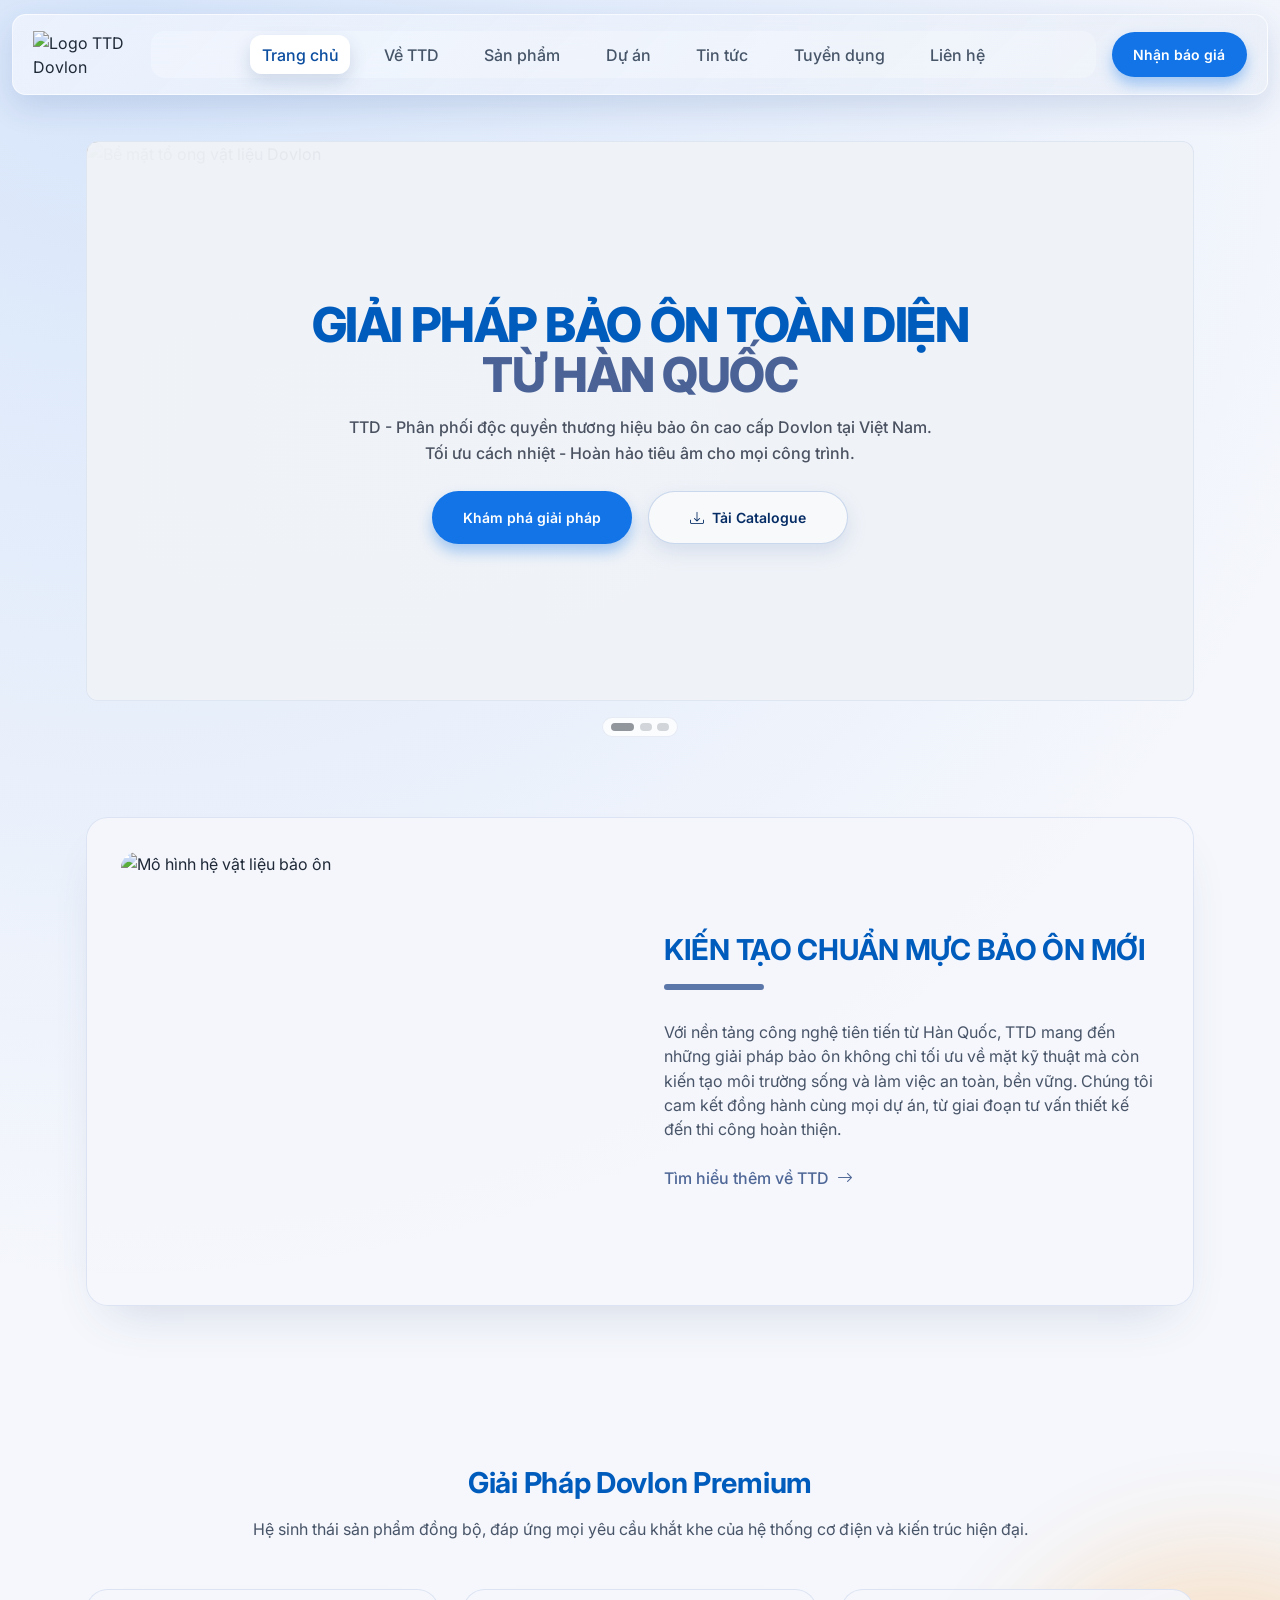
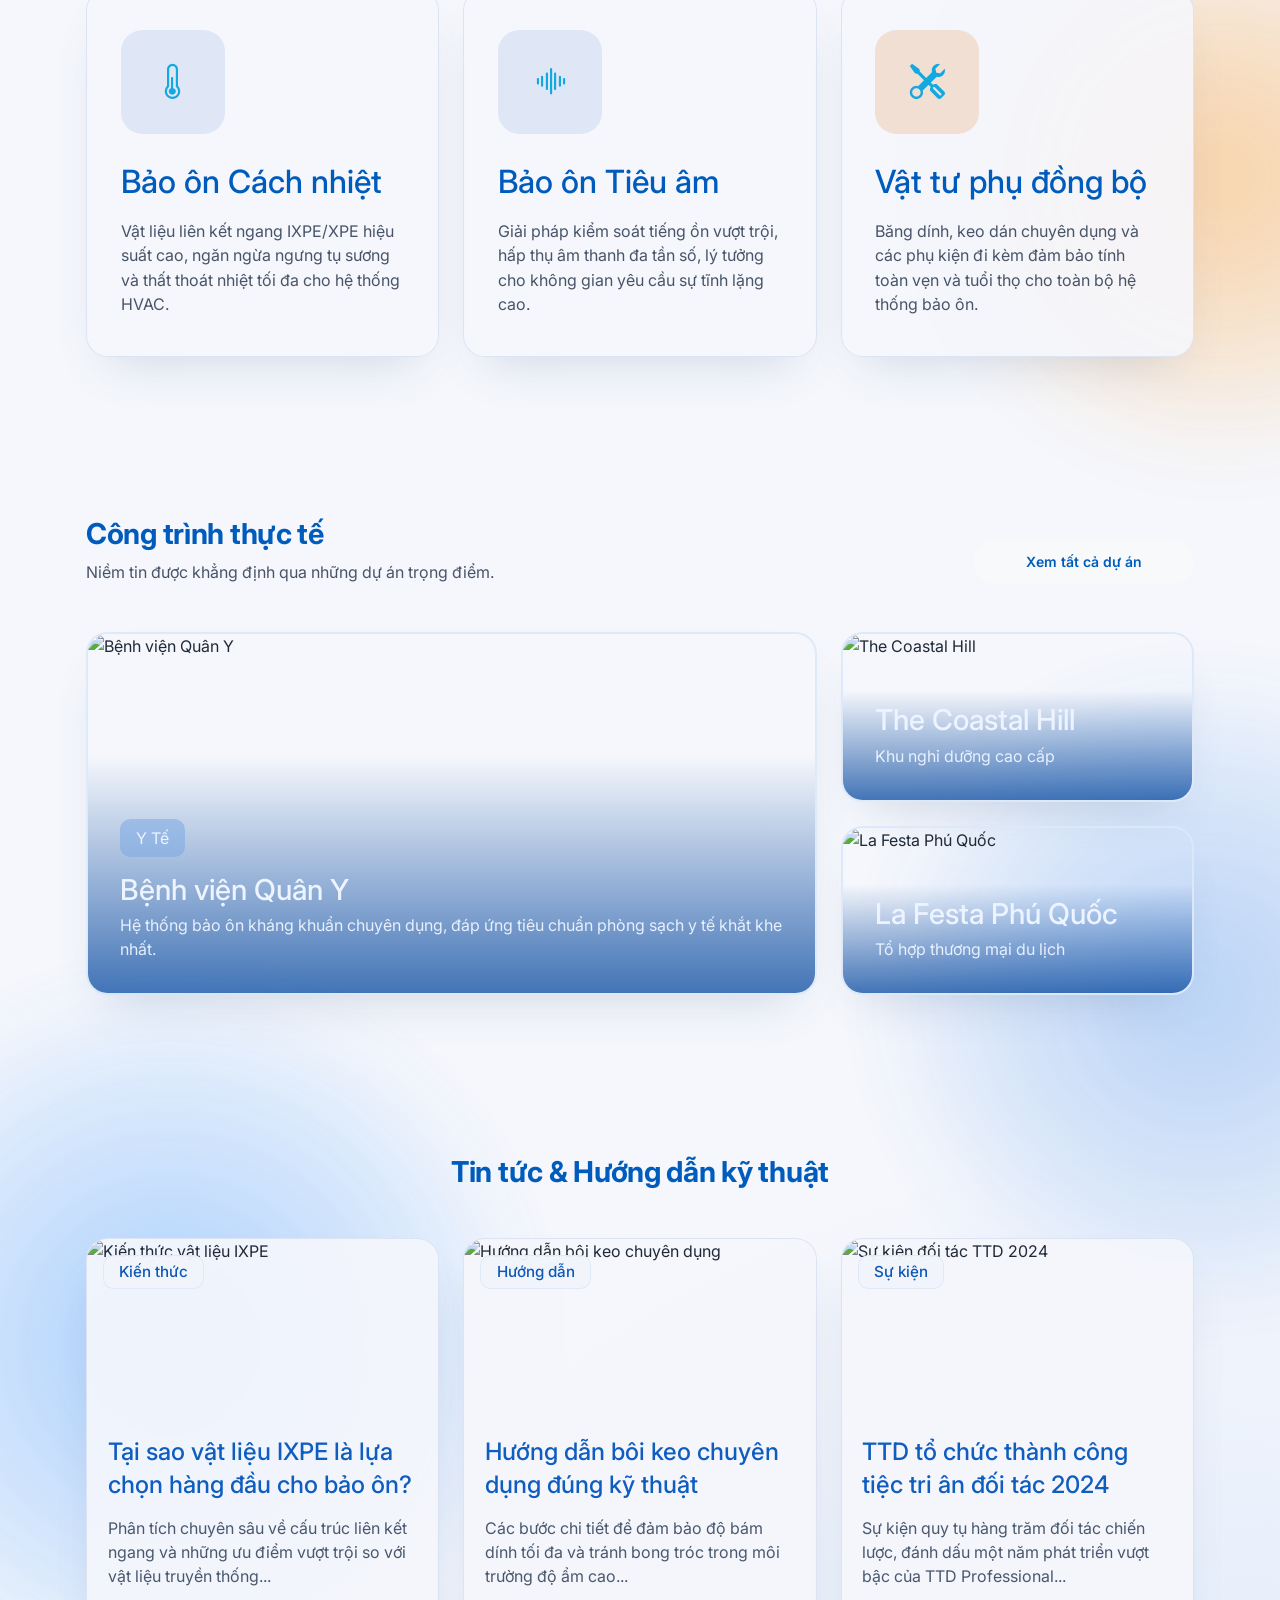
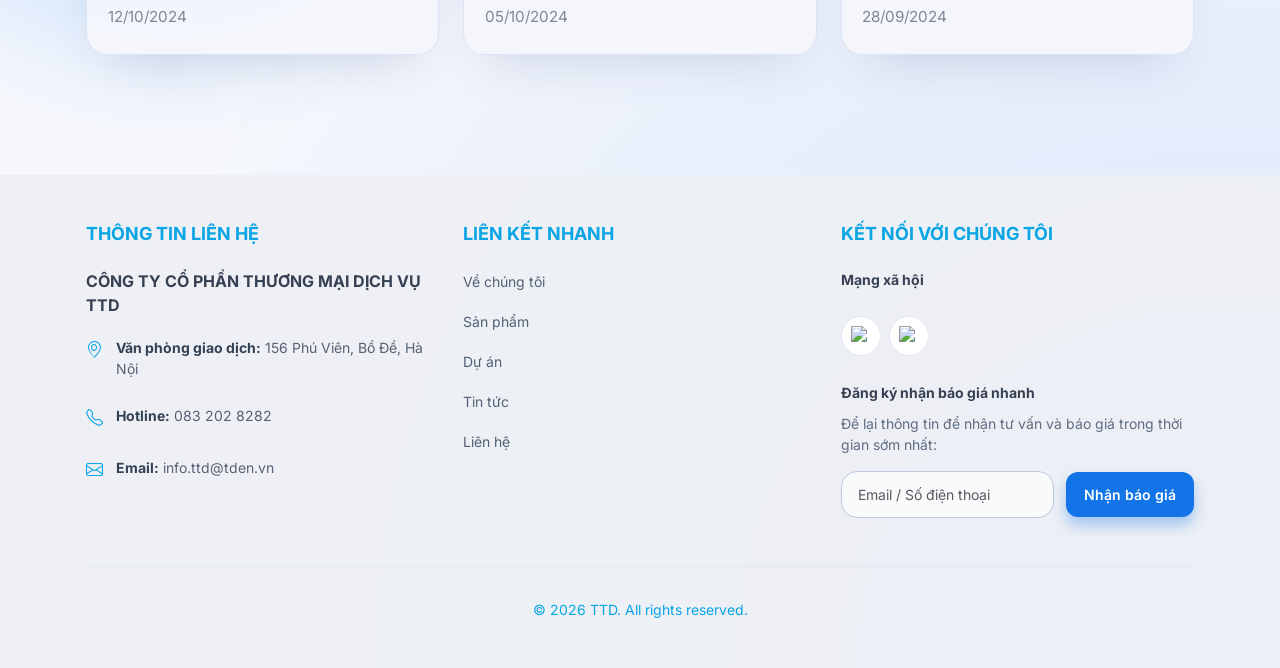
==== index.html @ f3946010 "Refine homepage sections and normalize Vietnamese text across subpages" ====
﻿<!doctype html>
<html lang="vi">
<head>
  <meta charset="utf-8">
  <meta name="viewport" content="width=device-width, initial-scale=1">
  <title>TTD - Giải pháp bảo ôn toàn diện từ Hàn Quốc</title>
  <meta name="description" content="TTD cung cấp hệ thống vật liệu bảo ôn, cách nhiệt và tiêu âm chuẩn Hàn Quốc cho công trình dân dụng và công nghiệp.">
  <link rel="preconnect" href="https://fonts.googleapis.com">
  <link rel="preconnect" href="https://fonts.gstatic.com" crossorigin>
  <link href="https://fonts.googleapis.com/css2?family=Inter:wght@400;500;600;700;800&display=swap" rel="stylesheet">
  <link href="https://cdn.jsdelivr.net/npm/bootstrap@5.3.7/dist/css/bootstrap.min.css" rel="stylesheet">
  <link href="https://cdn.jsdelivr.net/npm/bootstrap-icons@1.11.3/font/bootstrap-icons.min.css" rel="stylesheet">
  <link rel="stylesheet" href="assets/css/styles.css">
  <link rel="stylesheet" href="assets/css/home-bootstrap.css">
</head>
<body class="home-page">
  <header class="topbar">
    <div class="container nav-wrap">
      <a class="brand" href="index.html" aria-label="TTD Home">
        <img class="logo-mark" src="assets/img/logo-ttd.svg" alt="Logo TTD Dovlon">
      </a>
      <button class="menu-toggle" aria-label="Mở menu">Menu</button>
      <nav class="menu">
        <a class="active" href="index.html">Trang chủ</a>
        <a href="about.html">Về TTD</a>
        <a href="products.html">Sản phẩm</a>
        <a href="projects.html">Dự án</a>
        <a href="news.html">Tin tức</a>
        <a href="careers.html">Tuyển dụng</a>
        <a href="contact.html">Liên hệ</a>
      </nav>
      <a class="btn btn-primary" href="contact.html">Nhận báo giá</a>
    </div>
  </header>

  <main class="overflow-hidden">
    <section class="hero-section pt-5 pt-lg-6 pb-0">
      <div class="container-xl px-4 px-lg-3">
        <div class="hero-slider-shell" data-hero-slider>
          <div class="hero-slides">
            <article class="hero-slide is-active" data-hero-slide>
              <img src="https://www.figma.com/api/mcp/asset/4db23e1a-a9b9-47e6-80bc-61db65f1caf4" alt="Bề mặt tổ ong vật liệu Dovlon" class="hero-panel-image">
              <div class="hero-panel-overlay" aria-hidden="true"></div>
              <div class="hero-copy">
                <h1 class="hero-title mb-3">GIẢI PHÁP BẢO ÔN TOÀN DIỆN<br><span>TỪ HÀN QUỐC</span></h1>
                <p class="hero-sub mb-4">TTD - Phân phối độc quyền thương hiệu bảo ôn cao cấp Dovlon tại Việt Nam.<br>Tối ưu cách nhiệt - Hoàn hảo tiêu âm cho mọi công trình.</p>
                <div class="d-flex flex-wrap gap-3 justify-content-center">
                  <a class="btn btn-primary btn-lg rounded-pill px-4" href="products.html">Khám phá giải pháp</a>
                  <a class="btn btn-light btn-lg rounded-pill px-4 text-primary-emphasis" href="https://drive.google.com/file/d/1ZRMlscwYEfazf8zU2liiJ7pVpVnIpPYZ/view?usp=drive_link" target="_blank" rel="noopener"><i class="bi bi-download me-2"></i>Tải Catalogue</a>
                </div>
              </div>
            </article>
            <article class="hero-slide" data-hero-slide>
              <img src="https://www.figma.com/api/mcp/asset/4db23e1a-a9b9-47e6-80bc-61db65f1caf4" alt="Bề mặt tổ ong vật liệu Dovlon" class="hero-panel-image">
              <div class="hero-panel-overlay" aria-hidden="true"></div>
              <div class="hero-copy">
                <h1 class="hero-title mb-3">GIẢI PHÁP CÁCH NHIỆT<br><span>HIỆU SUẤT VƯỢT TRỘI</span></h1>
                <p class="hero-sub mb-4">Giải pháp Dovlon giúp hạn chế thất thoát năng lượng, tối ưu vận hành cho công trình công nghiệp và dân dụng.</p>
                <div class="d-flex flex-wrap gap-3 justify-content-center">
                  <a class="btn btn-primary btn-lg rounded-pill px-4" href="products.html">Xem sản phẩm</a>
                  <a class="btn btn-light btn-lg rounded-pill px-4 text-primary-emphasis" href="contact.html">Nhận tư vấn</a>
                </div>
              </div>
            </article>
            <article class="hero-slide" data-hero-slide>
              <img src="https://www.figma.com/api/mcp/asset/4db23e1a-a9b9-47e6-80bc-61db65f1caf4" alt="Bề mặt tổ ong vật liệu Dovlon" class="hero-panel-image">
              <div class="hero-panel-overlay" aria-hidden="true"></div>
              <div class="hero-copy">
                <h1 class="hero-title mb-3">GIẢI PHÁP TIÊU ÂM<br><span>CHUẨN CÔNG TRÌNH MỚI</span></h1>
                <p class="hero-sub mb-4">Từ phòng kỹ thuật đến không gian thương mại, TTD mang đến hệ vật liệu tiêu âm đồng bộ và bền vững.</p>
                <div class="d-flex flex-wrap gap-3 justify-content-center">
                  <a class="btn btn-primary btn-lg rounded-pill px-4" href="projects.html">Xem dự án</a>
                  <a class="btn btn-light btn-lg rounded-pill px-4 text-primary-emphasis" href="contact.html">Liên hệ ngay</a>
                </div>
              </div>
            </article>
          </div>
          <div class="hero-slider-dots" role="tablist" aria-label="Hero slides">
            <button type="button" class="hero-dot is-active" data-hero-dot aria-current="true" aria-label="Slide 1"></button>
            <button type="button" class="hero-dot" data-hero-dot aria-current="false" aria-label="Slide 2"></button>
            <button type="button" class="hero-dot" data-hero-dot aria-current="false" aria-label="Slide 3"></button>
          </div>
        </div>
      </div>
    </section>

    <section class="py-5 py-lg-6">
      <div class="container-xl px-4 px-lg-3">
        <article class="intro-card glass-solid">
          <div class="row g-4 g-lg-5 align-items-center">
            <div class="col-lg-6">
              <img src="https://www.figma.com/api/mcp/asset/1a63c082-2b15-49f8-abb1-9903d7b274f0" class="w-100 intro-visual" alt="Mô hình hệ vật liệu bảo ôn">
            </div>
            <div class="col-lg-6">
              <h2 class="section-title mb-3">KIẾN TẠO CHUẨN MỰC BẢO ÔN MỚI</h2>
              <span class="section-line mb-4"></span>
              <p class="section-body mb-4">Với nền tảng công nghệ tiên tiến từ Hàn Quốc, TTD mang đến những giải pháp bảo ôn không chỉ tối ưu về mặt kỹ thuật mà còn kiến tạo môi trường sống và làm việc an toàn, bền vững. Chúng tôi cam kết đồng hành cùng mọi dự án, từ giai đoạn tư vấn thiết kế đến thi công hoàn thiện.</p>
              <a class="section-link" href="about.html">Tìm hiểu thêm về TTD <i class="bi bi-arrow-right ms-1"></i></a>
            </div>
          </div>
        </article>
      </div>
    </section>

    <section class="py-5 py-lg-6 section-solutions position-relative">
      <span class="hero-glow hero-glow-orange" aria-hidden="true"></span>
      <div class="container-xl px-4 px-lg-3 position-relative">
        <header class="text-center mx-auto section-header mb-4 mb-lg-5">
          <h2 class="section-title mb-3">Giải Pháp Dovlon Premium</h2>
          <p class="section-body">Hệ sinh thái sản phẩm đồng bộ, đáp ứng mọi yêu cầu khắt khe của hệ thống cơ điện và kiến trúc hiện đại.</p>
        </header>
        <div class="row g-4">
          <div class="col-lg-4">
            <article class="solution-card glass-solid h-100">
              <span class="solution-icon icon-cool"><i class="bi bi-thermometer-half"></i></span>
              <h3>Bảo ôn Cách nhiệt</h3>
              <p>Vật liệu liên kết ngang IXPE/XPE hiệu suất cao, ngăn ngừa ngưng tụ sương và thất thoát nhiệt tối đa cho hệ thống HVAC.</p>
            </article>
          </div>
          <div class="col-lg-4">
            <article class="solution-card glass-solid h-100">
              <span class="solution-icon icon-sound"><i class="bi bi-soundwave"></i></span>
              <h3>Bảo ôn Tiêu âm</h3>
              <p>Giải pháp kiểm soát tiếng ồn vượt trội, hấp thụ âm thanh đa tần số, lý tưởng cho không gian yêu cầu sự tĩnh lặng cao.</p>
            </article>
          </div>
          <div class="col-lg-4">
            <article class="solution-card glass-solid h-100">
              <span class="solution-icon icon-tool"><i class="bi bi-tools"></i></span>
              <h3>Vật tư phụ đồng bộ</h3>
              <p>Băng dính, keo dán chuyên dụng và các phụ kiện đi kèm đảm bảo tính toàn vẹn và tuổi thọ cho toàn bộ hệ thống bảo ôn.</p>
            </article>
          </div>
        </div>
      </div>
    </section>

    <section class="py-5 py-lg-6 section-projects position-relative">
      <span class="hero-glow hero-glow-right" aria-hidden="true"></span>
      <div class="container-xl px-4 px-lg-3 position-relative">
        <div class="d-flex flex-wrap gap-3 justify-content-between align-items-end mb-4 mb-lg-5">
          <div>
            <h2 class="section-title mb-2">Công trình thực tế</h2>
            <p class="section-body mb-0">Niềm tin được khẳng định qua những dự án trọng điểm.</p>
          </div>
          <a href="projects.html" class="btn btn-light rounded-pill px-4 project-btn">Xem tất cả dự án</a>
        </div>

        <div class="row g-3 g-lg-4">
          <div class="col-lg-8">
            <article class="project-card project-card-lg">
              <img src="https://www.figma.com/api/mcp/asset/927b0bcc-60c6-4df0-abfb-96e4633c7fb8" alt="Bệnh viện Quân Y" class="w-100 h-100 object-fit-cover">
              <div class="project-overlay">
                <span class="project-chip">Y Tế</span>
                <h3>Bệnh viện Quân Y</h3>
                <p>Hệ thống bảo ôn kháng khuẩn chuyên dụng, đáp ứng tiêu chuẩn phòng sạch y tế khắt khe nhất.</p>
              </div>
            </article>
          </div>
          <div class="col-lg-4 d-flex flex-column gap-3 gap-lg-4">
            <article class="project-card project-card-sm flex-grow-1">
              <img src="https://www.figma.com/api/mcp/asset/ed3c2ebf-514a-4aba-a925-657114d9132e" alt="The Coastal Hill" class="w-100 h-100 object-fit-cover">
              <div class="project-overlay">
                <h3>The Coastal Hill</h3>
                <p>Khu nghỉ dưỡng cao cấp</p>
              </div>
            </article>
            <article class="project-card project-card-sm flex-grow-1">
              <img src="https://www.figma.com/api/mcp/asset/74480e6c-b079-48e3-ba5e-ff98db2c9ef7" alt="La Festa Phú Quốc" class="w-100 h-100 object-fit-cover">
              <div class="project-overlay">
                <h3>La Festa Phú Quốc</h3>
                <p>Tổ hợp thương mại du lịch</p>
              </div>
            </article>
          </div>
        </div>
      </div>
    </section>

    <section class="py-5 py-lg-6 section-home-news position-relative">
      <span class="hero-glow hero-glow-left" aria-hidden="true"></span>
      <div class="container-xl px-4 px-lg-3 position-relative">
        <header class="text-center mx-auto section-header mb-4 mb-lg-5">
          <h2 class="section-title mb-0">Tin tức &amp; Hướng dẫn kỹ thuật</h2>
        </header>
        <div class="row g-4">
          <div class="col-lg-4">
            <article class="home-news-card glass-solid has-hover-glow h-100">
              <a class="home-news-media" href="news-detail.html">
                <img src="https://images.unsplash.com/photo-1636969354411-cb27090f4e77?auto=format&fit=crop&w=1080&q=80" alt="Kiến thức vật liệu IXPE">
                <span class="home-news-chip">Kiến thức</span>
              </a>
              <div class="home-news-body">
                <h3><a href="news-detail.html">Tại sao vật liệu IXPE là lựa chọn hàng đầu cho bảo ôn?</a></h3>
                <p>Phân tích chuyên sâu về cấu trúc liên kết ngang và những ưu điểm vượt trội so với vật liệu truyền thống...</p>
                <time datetime="2024-10-12">12/10/2024</time>
              </div>
            </article>
          </div>
          <div class="col-lg-4">
            <article class="home-news-card glass-solid has-hover-glow h-100">
              <a class="home-news-media" href="news-detail.html">
                <img src="https://images.unsplash.com/photo-1518770660439-4636190af475?auto=format&fit=crop&w=1080&q=80" alt="Hướng dẫn bôi keo chuyên dụng">
                <span class="home-news-chip">Hướng dẫn</span>
              </a>
              <div class="home-news-body">
                <h3><a href="news-detail.html">Hướng dẫn bôi keo chuyên dụng đúng kỹ thuật</a></h3>
                <p>Các bước chi tiết để đảm bảo độ bám dính tối đa và tránh bong tróc trong môi trường độ ẩm cao...</p>
                <time datetime="2024-10-05">05/10/2024</time>
              </div>
            </article>
          </div>
          <div class="col-lg-4">
            <article class="home-news-card glass-solid has-hover-glow h-100">
              <a class="home-news-media" href="news-detail.html">
                <img src="https://images.unsplash.com/photo-1497366216548-37526070297c?auto=format&fit=crop&w=1080&q=80" alt="Sự kiện đối tác TTD 2024">
                <span class="home-news-chip">Sự kiện</span>
              </a>
              <div class="home-news-body">
                <h3><a href="news-detail.html">TTD tổ chức thành công tiệc tri ân đối tác 2024</a></h3>
                <p>Sự kiện quy tụ hàng trăm đối tác chiến lược, đánh dấu một năm phát triển vượt bậc của TTD Professional...</p>
                <time datetime="2024-09-28">28/09/2024</time>
              </div>
            </article>
          </div>
        </div>
      </div>
    </section>
  </main>

  <footer class="site-footer py-5">
    <div class="container-xl px-4 px-lg-3">
      <div class="row gy-4 gy-lg-0">
        <div class="col-lg-4">
          <h4>THÔNG TIN LIÊN HỆ</h4>
          <p class="company">CÔNG TY CỔ PHẦN THƯƠNG MẠI DỊCH VỤ TTD</p>
          <ul class="contact-list list-unstyled mb-0">
            <li><i class="bi bi-geo-alt"></i><span><strong>Văn phòng giao dịch:</strong> 156 Phú Viên, Bồ Đề, Hà Nội</span></li>
            <li><i class="bi bi-telephone"></i><span><strong>Hotline:</strong> 083 202 8282</span></li>
            <li><i class="bi bi-envelope"></i><span><strong>Email:</strong> info.ttd@tden.vn</span></li>
          </ul>
        </div>
        <div class="col-lg-4">
          <h4>LIÊN KẾT NHANH</h4>
          <ul class="quick-links list-unstyled mb-0">
            <li><a href="about.html">Về chúng tôi</a></li>
            <li><a href="products.html">Sản phẩm</a></li>
            <li><a href="projects.html">Dự án</a></li>
            <li><a href="news.html">Tin tức</a></li>
            <li><a href="contact.html">Liên hệ</a></li>
          </ul>
        </div>
        <div class="col-lg-4">
          <h4>KẾT NỐI VỚI CHÚNG TÔI</h4>
          <p class="social-title">Mạng xã hội</p>
          <div class="social-links">
            <a class="social-chip" href="https://www.facebook.com/ttddovlon" target="_blank" rel="noopener" aria-label="Facebook">
              <img src="assets/img/facebook_icon.svg" alt="Facebook">
            </a>
            <a class="social-chip" href="#" aria-label="TikTok">
              <img src="assets/img/TikTok_Icon_Black_Circle.svg" alt="TikTok">
            </a>
          </div>
          <p class="subscribe-title">Đăng ký nhận báo giá nhanh</p>
          <p class="subscribe-copy">Để lại thông tin để nhận tư vấn và báo giá trong thời gian sớm nhất:</p>
          <form class="quick-quote" action="#" method="post">
            <label for="quickQuote" class="visually-hidden">Email hoặc số điện thoại</label>
            <input id="quickQuote" type="text" class="form-control" placeholder="Email / Số điện thoại">
            <button class="btn btn-primary" type="submit">Nhận báo giá</button>
          </form>
        </div>
      </div>
      <p class="copyright mb-0">© 2026 TTD. All rights reserved.</p>
    </div>
  </footer>

  <script src="assets/js/main.js"></script>
  <script src="https://cdn.jsdelivr.net/npm/bootstrap@5.3.7/dist/js/bootstrap.bundle.min.js"></script>
</body>
</html>
---- assets/css/styles.css ----
﻿:root {
  --bg-main: #f9f9ff;
  --bg-soft: #f1f3fe;
  --bg-deep: #ebedf8;
  --text: #181c23;
  --muted: #414754;
  --primary: #005cbc;
  --primary-2: #1274e7;
  --line: rgba(255, 255, 255, 0.5);
  --line-2: rgba(0, 92, 188, 0.14);
  --glass: rgba(255, 255, 255, 0.6);
  --glass-strong: rgba(255, 255, 255, 0.75);
  --radius-xl: 24px;
  --radius-lg: 12px;
  --radius-md: 8px;
  --shadow-lg: 0 30px 60px -15px rgba(95, 119, 166, 0.18);
  --shadow-md: 0 20px 30px -14px rgba(95, 119, 166, 0.16);
  --shadow-sm: 0 8px 20px -12px rgba(95, 119, 166, 0.16);
  --shadow-card-unified: 0 24px 48px -24px rgba(73, 98, 140, 0.24);
}

* {
  box-sizing: border-box;
}

html {
  scroll-behavior: smooth;
}

body {
  margin: 0;
  font-family: "Inter", "Be Vietnam Pro", "Segoe UI", Arial, sans-serif;
  color: var(--text);
  line-height: 1.5;
  background:
    radial-gradient(900px 420px at 14% -12%, rgba(149, 189, 255, 0.2), transparent 72%),
    radial-gradient(900px 420px at 96% -6%, rgba(153, 214, 252, 0.2), transparent 70%),
    linear-gradient(180deg, var(--bg-main) 0%, #ffffff 100%);
}

a {
  color: inherit;
  text-decoration: none;
}

img {
  max-width: 100%;
  display: block;
}

.container {
  max-width: 1280px;
  margin: 0 auto;
  padding: 0 32px;
}

.topbar {
  position: sticky;
  top: 14px;
  z-index: 120;
  background: transparent;
  padding: 0 12px 12px;
}

.nav-wrap {
  position: relative;
  min-height: 81px;
  display: grid;
  grid-template-columns: auto 1fr auto;
  align-items: center;
  gap: 1rem;
  padding: 10px 20px;
  border-radius: 14px;
  border: 1px solid rgba(255, 255, 255, 0.62);
  background: linear-gradient(135deg, rgba(246, 249, 255, 0.64), rgba(230, 236, 246, 0.58));
  backdrop-filter: blur(18px);
  -webkit-backdrop-filter: blur(18px);
  box-shadow: 0 12px 30px rgba(41, 86, 153, 0.16);
  transition: box-shadow 0.28s ease, background-color 0.28s ease, transform 0.28s ease;
}

.topbar.is-scrolled .nav-wrap {
  box-shadow: 0 16px 38px rgba(23, 62, 121, 0.22);
  background: linear-gradient(135deg, rgba(250, 252, 255, 0.72), rgba(236, 242, 251, 0.68));
  transform: translateY(-2px);
}

.nav-wrap:hover {
  background: linear-gradient(135deg, rgba(252, 254, 255, 0.56), rgba(238, 244, 252, 0.52));
  backdrop-filter: blur(22px);
  -webkit-backdrop-filter: blur(22px);
}

.brand {
  display: inline-flex;
  align-items: center;
  gap: 0.7rem;
}

.logo-mark {
  width: 102px;
  height: auto;
}

.brand-copy {
  display: grid;
  gap: 2px;
}

.brand-copy strong {
  font-size: 0.94rem;
  color: #25364d;
  letter-spacing: 0.03em;
  text-transform: uppercase;
}

.brand-copy small {
  font-size: 0.68rem;
  font-weight: 600;
  color: #53657d;
}

.menu {
  position: relative;
  isolation: isolate;
  display: flex;
  align-items: center;
  gap: 1.4rem;
  justify-content: center;
  justify-self: center;
  width: 100%;
  padding: 4px 6px;
  border-radius: 14px;
  border: 0;
  background: rgba(255, 255, 255, 0.24);
}

.menu-indicator {
  position: absolute;
  top: 4px;
  left: 0;
  width: 0;
  height: calc(100% - 8px);
  border-radius: 12px;
  background: rgba(255, 255, 255, 0.96);
  box-shadow: 0 8px 18px rgba(29, 68, 126, 0.16);
  pointer-events: none;
  z-index: 0;
  opacity: 0;
  transform: translateX(0);
  transition: transform 0.28s cubic-bezier(0.22, 1, 0.36, 1), width 0.28s cubic-bezier(0.22, 1, 0.36, 1), opacity 0.2s ease;
}

.menu.menu-indicator-enabled .menu-indicator {
  opacity: 1;
}

.menu.menu-indicator-enabled {
  border: 0;
  background: transparent;
}

.menu a {
  position: relative;
  z-index: 1;
  font-size: 1rem;
  font-weight: 500;
  color: #475569;
  padding: 0.48rem 0.72rem;
  border-radius: 10px;
  border-bottom: 0;
  transition: color 0.28s ease, background-color 0.28s ease;
}

.menu a::after {
  content: none;
}

.menu a:hover,
.menu a.active,
.menu a.is-current {
  color: #0b4d9f;
  background: rgba(255, 255, 255, 0.95);
  border-radius: 12px;
  box-shadow: 0 8px 18px rgba(29, 68, 126, 0.16);
}

.menu a:hover::after,
.menu a.active::after,
.menu a.is-current::after {
  transform: none;
}

.menu.menu-indicator-enabled a:hover,
.menu.menu-indicator-enabled a.active,
.menu.menu-indicator-enabled a.is-current {
  background: transparent;
  box-shadow: none;
}

.menu-toggle {
  display: none;
  border: 0;
  border-radius: 10px;
  padding: 0.54rem 0.72rem;
  background: var(--glass-strong);
  color: #20426c;
  font-weight: 700;
}

.nav-wrap > .btn {
  justify-self: end;
}

.btn {
  display: inline-flex;
  align-items: center;
  justify-content: center;
  border: 0;
  border-radius: 9999px;
  font-size: 14px;
  font-weight: 600;
  padding: 0.74rem 1.35rem;
  transition: 0.24s ease;
}

.btn-primary {
  color: #fff;
  background: var(--primary-2);
  box-shadow: 0 8px 14px rgba(18, 116, 231, 0.34);
}

.btn-primary:hover,
.btn-primary:focus-visible {
  transform: translateY(-1px);
  box-shadow: 0 12px 18px rgba(18, 116, 231, 0.38);
}

.btn-outline {
  color: #222e40;
  background: transparent;
  border: 1px solid rgba(114, 119, 133, 0.7);
}

main section {
  padding: 60px 0;
}

.section-soft {
  background: var(--bg-soft);
}

.section-deep {
  background: var(--bg-deep);
}

.glass {
  background: var(--glass);
  border: 1px solid var(--line);
  backdrop-filter: blur(7.5px);
  -webkit-backdrop-filter: blur(7.5px);
  box-shadow: var(--shadow-lg);
}

.section-title {
  margin: 0;
  font-size: clamp(28px, 3.4vw, 42px);
  line-height: 1.2;
  letter-spacing: -0.02em;
}

.section-kicker {
  margin: 0 0 12px;
  color: var(--primary);
  font-size: 14px;
  font-weight: 700;
  letter-spacing: 0.32em;
  text-transform: uppercase;
}

.section-sub {
  margin: 14px 0 0;
  color: var(--muted);
  font-size: 18px;
  line-height: 1.6;
}

.hero-banner {
  position: relative;
  min-height: 700px;
  border-radius: 0;
  overflow: hidden;
  margin: 0 -32px;
}

.hero-banner img {
  width: 100%;
  height: 100%;
  min-height: 700px;
  object-fit: cover;
}

.hero-overlay {
  position: absolute;
  inset: 0;
  background:
    linear-gradient(93deg, rgba(15, 31, 52, 0.55) 0%, rgba(15, 31, 52, 0.22) 40%, rgba(15, 31, 52, 0.06) 70%),
    radial-gradient(700px 300px at 18% 26%, rgba(255, 255, 255, 0.14), transparent 70%);
}

.hero-content {
  position: absolute;
  top: 160px;
  left: 40px;
  width: min(768px, calc(100% - 80px));
  z-index: 2;
}

.hero-content h1 {
  margin: 0;
  font-size: clamp(44px, 7vw, 74px);
  line-height: 1.04;
  letter-spacing: -0.04em;
  text-transform: uppercase;
  color: #fff;
}

.hero-content h1 strong {
  color: #2080ed;
}

.hero-content p {
  margin: 24px 0 0;
  max-width: 540px;
  color: rgba(245, 249, 255, 0.94);
  font-size: 18px;
  line-height: 1.62;
}

.hero-catalogue {
  margin-top: 34px;
  color: rgba(255, 255, 255, 0.86);
  font-size: 11px;
  letter-spacing: 0.18em;
  text-transform: uppercase;
  display: inline-flex;
  gap: 14px;
  align-items: center;
}

.hero-catalogue::after {
  content: "";
  width: 86px;
  height: 1px;
  background: rgba(255, 255, 255, 0.45);
}

.split {
  display: grid;
  grid-template-columns: repeat(2, minmax(0, 1fr));
}

.split-700 {
  min-height: 700px;
}

.split-image {
  position: relative;
  overflow: hidden;
}

.split-image img {
  width: 100%;
  height: 100%;
  min-height: 700px;
  object-fit: cover;
}

.split-text {
  display: flex;
  flex-direction: column;
  justify-content: center;
  padding: 96px;
  background: var(--glass);
  border-left: 1px solid var(--line-2);
  backdrop-filter: blur(18px);
  -webkit-backdrop-filter: blur(18px);
}

.split-text h2,
.split-text h3 {
  margin: 0;
  font-size: clamp(34px, 4vw, 48px);
  line-height: 1.15;
  letter-spacing: -0.02em;
}

.split-text p {
  margin: 18px 0 0;
  color: var(--muted);
  font-size: 18px;
  line-height: 1.62;
}

.meta-lines {
  margin-top: 26px;
  border-top: 1px solid rgba(0, 0, 0, 0.08);
}

.meta-row {
  display: flex;
  justify-content: space-between;
  align-items: baseline;
  gap: 1rem;
  padding: 20px 0;
  border-bottom: 1px solid rgba(0, 0, 0, 0.08);
}

.meta-row span:first-child {
  color: rgba(24, 28, 35, 0.42);
  font-size: 12px;
  letter-spacing: 0.2em;
  text-transform: uppercase;
  font-weight: 700;
}

.meta-row span:last-child {
  color: var(--text);
  font-size: 22px;
  font-weight: 600;
}

.tag-list {
  margin-top: 18px;
  display: flex;
  flex-wrap: wrap;
  gap: 8px;
}

.tag {
  display: inline-flex;
  align-items: center;
  justify-content: center;
  border: 1px solid rgba(0, 92, 188, 0.3);
  color: var(--primary);
  font-size: 10px;
  letter-spacing: 0.1em;
  text-transform: uppercase;
  font-weight: 800;
  padding: 6px 14px;
  background: rgba(0, 92, 188, 0.05);
}

.grid-3,
.grid-4,
.grid-2 {
  display: grid;
  gap: 24px;
}

.grid-2 {
  grid-template-columns: repeat(2, minmax(0, 1fr));
}

.grid-3 {
  grid-template-columns: repeat(3, minmax(0, 1fr));
}

.grid-4 {
  grid-template-columns: repeat(4, minmax(0, 1fr));
}

.card {
  background: var(--glass);
  border: 1px solid var(--line);
  border-radius: 12px;
  box-shadow: var(--shadow-md);
  backdrop-filter: blur(7.5px);
  -webkit-backdrop-filter: blur(7.5px);
  padding: 24px;
}

.card,
.mini-card,
.cert-item,
.leader-card,
.job-card,
.cv-panel,
.news-item {
  background-color: rgba(245, 247, 252, 0.9);
}

.has-hover-glow {
  position: relative;
  overflow: hidden;
  isolation: isolate;
  --hover-x: 50%;
  --hover-y: 50%;
}

.has-hover-glow::before {
  content: "";
  position: absolute;
  inset: -28%;
  pointer-events: none;
  z-index: 0;
  opacity: 0;
  filter: blur(26px);
  transition: opacity 0.26s ease;
  background: radial-gradient(
    circle at var(--hover-x) var(--hover-y),
    rgba(255, 255, 255, 0.72) 0%,
    rgba(189, 217, 255, 0.34) 22%,
    rgba(141, 186, 255, 0.2) 40%,
    rgba(141, 186, 255, 0) 62%
  );
}

.has-hover-glow:hover::before,
.has-hover-glow.is-hovering::before {
  opacity: 1;
}

.has-hover-glow > * {
  position: relative;
  z-index: 1;
}

.card h3,
.card h4 {
  margin: 0;
  line-height: 1.35;
}

.card p {
  margin: 12px 0 0;
  color: var(--muted);
}

.center-card {
  text-align: center;
}

.center-card .icon-dot {
  width: 64px;
  height: 64px;
  border-radius: 9999px;
  margin: 0 auto 12px;
  background: rgba(177, 201, 253, 0.5);
  display: grid;
  place-items: center;
  color: var(--primary);
  font-size: 20px;
}

.feature-card {
  padding: 0;
  overflow: hidden;
}

.feature-card img {
  width: 100%;
  height: 320px;
  object-fit: cover;
}

.feature-card .content {
  padding: 24px;
}

.list-check {
  list-style: none;
  margin: 18px 0 0;
  padding: 0;
  display: grid;
  gap: 14px;
}

.list-check li {
  position: relative;
  padding-left: 30px;
  color: var(--muted);
}

.list-check li::before {
  content: "✓";
  position: absolute;
  left: 0;
  top: 0;
  color: #1274e7;
  font-weight: 800;
}

.jobs {
  display: grid;
  gap: 12px;
}

.job-card {
  background: var(--glass);
  border: 1px solid var(--line);
  border-radius: 8px;
  padding: 25px;
  box-shadow: var(--shadow-md);
}

.job-title-row {
  display: flex;
  align-items: center;
  justify-content: space-between;
  gap: 12px;
}

.job-hot {
  border-radius: 9999px;
  padding: 4px 12px;
  background: rgba(198, 84, 1, 0.1);
  color: #c65401;
  font-size: 12px;
  font-weight: 600;
}

.job-meta {
  margin-top: 10px;
  color: var(--muted);
  font-size: 16px;
  display: flex;
  flex-wrap: wrap;
  gap: 16px;
}

.job-meta span {
  display: inline-flex;
  align-items: center;
  gap: 6px;
}

.job-card .btn-outline {
  margin-top: 16px;
  width: 100%;
}

.cv-panel {
  border-radius: 12px;
  background: var(--glass);
  border: 1px solid var(--line);
  box-shadow: var(--shadow-lg);
  padding: 49px;
}

.cv-panel h3 {
  margin: 0;
  font-size: 34px;
  line-height: 1.12;
}

.cv-panel p {
  margin: 8px 0 0;
  color: var(--muted);
}

.form-grid-2 {
  margin-top: 20px;
  display: grid;
  grid-template-columns: repeat(2, minmax(0, 1fr));
  gap: 12px;
}

.form-group {
  display: grid;
  gap: 4px;
}

.form-group label {
  color: var(--text);
  font-size: 14px;
  font-weight: 500;
  letter-spacing: 0.02em;
}

.form-group input,
.form-group select,
.form-group textarea {
  width: 100%;
  border: 1px solid #c1c6d6;
  border-radius: 6px;
  background: #fff;
  padding: 11px 13px;
  font: inherit;
  color: #303d50;
}

.form-group textarea {
  resize: vertical;
  min-height: 120px;
}

.upload-box {
  margin-top: 12px;
  border: 2px dashed #c1c6d6;
  border-radius: 6px;
  background: #fff;
  padding: 26px;
  text-align: center;
  color: #64748b;
}

.upload-box strong {
  color: var(--primary);
}

.form-submit {
  margin-top: 16px;
  display: flex;
  justify-content: flex-end;
}

.footer {
  padding: 64px 0 32px;
  background: rgba(255, 255, 255, 0.4);
  backdrop-filter: blur(20px);
  -webkit-backdrop-filter: blur(20px);
}

.footer-grid {
  display: grid;
  grid-template-columns: repeat(3, minmax(0, 1fr));
  gap: 48px;
}

.footer h4 {
  margin: 0 0 12px;
  color: #00adef;
  font-size: 18px;
  letter-spacing: 0.04em;
  text-transform: uppercase;
}

.footer p,
.footer li,
.footer a {
  margin: 0;
  color: #475569;
  font-size: 14px;
  line-height: 1.6;
}

.footer ul {
  margin: 0;
  padding-left: 18px;
  display: grid;
  gap: 6px;
}

.contact-list {
  list-style: none;
  margin: 0;
  padding: 0;
  display: grid;
  gap: 10px;
}

.contact-list li {
  display: flex;
  gap: 8px;
  align-items: flex-start;
}

.contact-list .icon {
  width: 16px;
  text-align: center;
  line-height: 1.6;
  color: #00adef;
}

.social-chip {
  margin-top: 10px;
  display: inline-flex;
  align-items: center;
  justify-content: center;
  width: 40px;
  height: 40px;
  border-radius: 9999px;
  background: #fff;
  border: 1px solid #e2e8f0;
}

.social-links {
  margin-top: 10px;
  display: inline-flex;
  align-items: center;
  gap: 8px;
}

.social-links .social-chip {
  margin-top: 0;
}

.social-chip img {
  width: 20px;
  height: 20px;
  object-fit: contain;
}

.quick-quote {
  margin-top: 14px;
  display: flex;
  gap: 12px;
  flex-wrap: nowrap;
  align-items: center;
}

.quick-quote input {
  flex: 1 1 auto;
  min-width: 0;
  border: 1px solid #cbd5e1;
  border-radius: 12px;
  background: rgba(255, 255, 255, 0.7);
  padding: 12px 16px;
  color: #334155;
}

.quick-quote .btn {
  border-radius: 12px;
  flex: 0 0 auto;
  white-space: nowrap;
  min-width: fit-content;
  padding-inline: 18px;
}

.site-footer {
  background: rgba(238, 240, 245, 0.92);
  margin-top: 2.5rem;
}

.site-footer h4 {
  color: #09a5e4;
  font-size: 1.125rem;
  margin-bottom: 1.55rem;
  font-weight: 700;
}

.site-footer .company {
  font-size: 1rem;
  color: #354052;
  font-weight: 700;
  margin-bottom: 1.2rem;
}

.site-footer .contact-list li {
  display: flex;
  align-items: flex-start;
  gap: 0.8rem;
  margin-bottom: 1rem;
  color: #566175;
  font-size: 0.875rem;
}

.site-footer .contact-list i {
  color: #0ea5e9;
  font-size: 1.2em;
  margin-top: 0.08rem;
}

.site-footer .contact-list strong {
  color: #334155;
}

.quick-links li {
  margin-bottom: 1rem;
}

.quick-links a {
  color: #526075;
  font-size: 0.875rem;
  text-decoration: none;
}

.quick-links a:hover {
  color: var(--primary);
}

.social-title,
.subscribe-title {
  color: #354052;
  font-size: 0.875rem;
  font-weight: 700;
}

.subscribe-title {
  margin-bottom: 0.6rem;
  margin-top: 1rem;
}

.subscribe-copy {
  color: #5f6d83;
  font-size: 0.875rem;
}

.site-footer hr {
  margin: 3rem 0 2rem;
  border-color: #cfd8e8;
}

.copyright {
  margin-top: 48px;
  padding-top: 32px;
  border-top: 1px solid #e2e8f0;
  text-align: center;
  color: #00adef;
  font-size: 14px;
}

.floating-actions {
  position: fixed;
  right: 16px;
  bottom: 16px;
  z-index: 260;
  display: flex;
  flex-direction: column;
  gap: 10px;
  align-items: flex-end;
}

.floating-btn {
  border: 0;
  width: 50px;
  height: 50px;
  border-radius: 14px;
  display: inline-flex;
  align-items: center;
  justify-content: center;
  text-decoration: none;
  cursor: pointer;
  background: rgba(255, 255, 255, 0.88);
  color: #114c9d;
  border: 1px solid rgba(255, 255, 255, 0.72);
  box-shadow: 0 10px 24px rgba(19, 58, 119, 0.2);
  backdrop-filter: blur(10px);
  -webkit-backdrop-filter: blur(10px);
  transition: transform 0.2s ease, box-shadow 0.2s ease;
}

.floating-btn:hover {
  transform: translateY(-2px);
  box-shadow: 0 14px 28px rgba(19, 58, 119, 0.24);
}

.floating-btn-top {
  font-size: 1.1rem;
}

.floating-btn-quote {
  display: none;
  width: auto;
  height: auto;
  min-height: 44px;
  padding: 0.58rem 0.9rem;
  border-radius: 12px;
  font-size: 13px;
  font-weight: 700;
  background: linear-gradient(135deg, #1475eb, #0063d8);
  color: #fff;
  border-color: rgba(255, 255, 255, 0.26);
}

.image-cover {
  width: 100%;
  height: 100%;
  object-fit: cover;
}

.about-intro {
  background: linear-gradient(180deg, #f1f3fe 0%, #f9f9ff 100%);
  text-align: center;
  padding: 128px 0 96px;
}

.about-intro .section-sub {
  max-width: 760px;
  margin: 22px auto 0;
}

.mini-card {
  background: var(--glass);
  border: 1px solid var(--line);
  border-radius: 12px;
  padding: 33px;
  box-shadow: var(--shadow-md);
  text-align: center;
}

.mini-card p {
  margin: 12px 0 0;
  color: var(--muted);
}

.cert-grid {
  display: grid;
  grid-template-columns: repeat(4, minmax(0, 1fr));
  gap: 32px;
}

.cert-item {
  background: var(--glass);
  border: 1px solid var(--line);
  border-radius: 12px;
  padding: 25px;
  box-shadow: var(--shadow-md);
}

.cert-item img {
  width: 100%;
  height: 350px;
  object-fit: cover;
}

.cert-item p {
  margin: 12px 0 0;
  font-size: 14px;
}

.leader-grid {
  display: grid;
  grid-template-columns: repeat(4, minmax(0, 1fr));
  gap: 32px;
}

.leader-card {
  background: var(--glass);
  border: 1px solid var(--line);
  border-radius: 12px;
  overflow: hidden;
  box-shadow: var(--shadow-lg);
}

.leader-card img {
  width: 100%;
  height: 320px;
  object-fit: cover;
}

.leader-card .meta {
  padding: 24px;
  text-align: center;
}

.leader-card .meta h4 {
  margin: 0;
  font-size: 20px;
}

.leader-card .meta p {
  margin: 3px 0 0;
  color: var(--primary);
  font-size: 14px;
}

.news-list {
  display: grid;
  gap: 16px;
}

.news-item {
  background: var(--glass);
  border: 1px solid var(--line);
  border-radius: 12px;
  box-shadow: var(--shadow-md);
  padding: 24px;
}

.news-item h3 {
  margin: 12px 0 0;
}

.news-item time {
  color: var(--primary);
  font-size: 14px;
  font-weight: 600;
}

.news-page .news-main {
  padding-top: 18px;
}

.news-hero-inner {
  max-width: 760px;
}

.news-hero-inner h1 {
  margin: 0;
  font-size: clamp(34px, 4.2vw, 46px);
  font-weight: 800;
  letter-spacing: -0.03em;
  color: #181c23;
}

.news-hero-inner p {
  margin: 12px auto 0;
  max-width: 640px;
  font-size: 18px;
  line-height: 1.65;
  color: #414754;
}

.news-shell {
  padding: 22px;
  border-radius: 18px;
  background: rgba(241, 243, 251, 0.88);
  border: 1px solid rgba(255, 255, 255, 0.55);
}

.news-section-title {
  font-size: clamp(24px, 2.6vw, 32px);
  font-weight: 700;
  letter-spacing: -0.02em;
  color: #181c23;
}

.news-section-link {
  color: #0ea5e9;
  font-size: 14px;
  font-weight: 600;
}

.news-feature-card {
  overflow: hidden;
  border-radius: 12px;
  background: rgba(245, 247, 252, 0.9);
  box-shadow: 0 24px 50px -28px rgba(90, 114, 156, 0.42);
}

.news-feature-media {
  position: relative;
  display: block;
}

.news-feature-media img {
  width: 100%;
  aspect-ratio: 16 / 9;
  object-fit: cover;
}

.news-badge {
  position: absolute;
  top: 14px;
  left: 14px;
  display: inline-flex;
  align-items: center;
  justify-content: center;
  border-radius: 999px;
  padding: 3px 10px;
  font-size: 10px;
  font-weight: 700;
  letter-spacing: 0.09em;
  text-transform: uppercase;
  color: #fff;
  background: linear-gradient(135deg, #15a7ef, #0d8fdb);
}

.news-feature-body {
  padding: 24px;
}

.news-date {
  font-size: 13px;
  color: #727785;
}

.news-feature-body h3 {
  margin: 0;
  font-size: clamp(22px, 2.5vw, 30px);
  font-weight: 700;
  line-height: 1.25;
  letter-spacing: -0.02em;
}

.news-feature-body h3 a {
  color: #181c23;
}

.news-feature-body p {
  margin-top: 10px;
  color: #414754;
  line-height: 1.7;
}

.news-readmore {
  margin-top: 14px;
  display: inline-flex;
  align-items: center;
  gap: 8px;
  color: #0ea5e9;
  font-size: 14px;
  font-weight: 600;
}

.news-related-item {
  display: flex;
  gap: 12px;
  align-items: center;
  padding: 12px;
  margin-bottom: 12px;
  border-radius: 12px;
  border: 1px solid rgba(255, 255, 255, 0.52);
  background: rgba(245, 247, 252, 0.9);
  box-shadow: 0 10px 24px -20px rgba(52, 74, 108, 0.5);
}

.news-related-item img {
  width: 112px;
  height: 72px;
  border-radius: 8px;
  object-fit: cover;
  flex-shrink: 0;
}

.news-related-item small {
  color: #727785;
  font-size: 10px;
  text-transform: uppercase;
  letter-spacing: 0.08em;
  font-weight: 700;
}

.news-related-item h3 {
  margin: 4px 0 0;
  font-size: 15px;
  line-height: 1.42;
  color: #1f2937;
}

.news-related-item p {
  margin: 4px 0 0;
  font-size: 12px;
  color: #727785;
}

.news-mini-subscribe {
  padding: 18px;
  border-radius: 12px;
  border: 1px solid rgba(255, 255, 255, 0.55);
  background: rgba(245, 247, 252, 0.9);
}

.news-mini-subscribe h3 {
  margin: 0;
  font-size: 20px;
  font-weight: 700;
  color: #181c23;
}

.news-mini-subscribe p {
  margin: 8px 0 0;
  font-size: 14px;
  line-height: 1.6;
  color: #414754;
}

.news-mini-subscribe small {
  display: block;
  margin-top: 10px;
  color: #727785;
  font-size: 11px;
}

.news-inline-form {
  display: flex;
  gap: 10px;
  margin-top: 12px;
}

.news-inline-form input {
  flex: 1;
  min-width: 0;
  border-radius: 8px;
  border: 1px solid #c1c6d6;
  padding: 10px 12px;
  background: rgba(255, 255, 255, 0.65);
  color: #1f2937;
}

.news-inline-form .btn {
  border-radius: 8px;
  padding-inline: 20px;
}

.news-arrow-controls {
  display: inline-flex;
  gap: 8px;
}

.news-arrow-controls button {
  width: 40px;
  height: 40px;
  border-radius: 999px;
  border: 1px solid #c1c6d6;
  color: #4b5563;
  background: rgba(255, 255, 255, 0.86);
}

.news-guide-card {
  height: 100%;
  border-radius: 12px;
  border: 1px solid rgba(255, 255, 255, 0.5);
  background: rgba(245, 247, 252, 0.9);
  box-shadow: 0 22px 45px -24px rgba(95, 119, 166, 0.25);
  padding: 25px;
  display: flex;
  flex-direction: column;
}

.news-guide-icon {
  width: 48px;
  height: 48px;
  border-radius: 8px;
  display: inline-flex;
  align-items: center;
  justify-content: center;
  color: #0ea5e9;
  background: #f0f9ff;
  font-size: 18px;
}

.news-guide-card h3 {
  margin: 16px 0 0;
  font-size: 24px;
  line-height: 1.28;
  font-weight: 700;
  letter-spacing: -0.015em;
  color: #181c23;
}

.news-guide-card p {
  margin: 10px 0 0;
  color: #414754;
  line-height: 1.6;
}

.news-guide-meta {
  margin-top: auto;
  padding-top: 14px;
  border-top: 1px solid rgba(193, 198, 214, 0.45);
  display: flex;
  align-items: center;
  justify-content: space-between;
  gap: 12px;
}

.news-guide-meta span {
  display: inline-flex;
  align-items: center;
  gap: 6px;
  color: #727785;
  font-size: 12px;
}

.news-guide-meta a {
  font-size: 14px;
  color: #0ea5e9;
  font-weight: 600;
}

.news-newsletter {
  position: relative;
  padding: 38px;
  border-radius: 12px;
  background: rgba(245, 247, 252, 0.9);
  border: 1px solid rgba(255, 255, 255, 0.56);
  overflow: hidden;
}

.news-newsletter::before {
  content: "";
  position: absolute;
  inset: 0;
  pointer-events: none;
  opacity: 0.12;
  background: radial-gradient(circle at 100% 0%, #38bdf8 0%, transparent 48%);
}

.news-newsletter h3 {
  margin: 0;
  font-size: clamp(28px, 3.2vw, 36px);
  line-height: 1.2;
  letter-spacing: -0.02em;
  color: #181c23;
}

.news-newsletter p {
  margin: 10px 0 0;
  color: #414754;
}

.news-inline-form-wide {
  margin-top: 0;
}

.news-newsletter small {
  display: block;
  margin-top: 9px;
  color: #727785;
  font-size: 12px;
}

.news-breadcrumb {
  display: flex;
  gap: 10px;
  align-items: center;
  font-size: 13px;
  color: #667085;
}

.news-breadcrumb a {
  color: #4b5563;
}

.news-breadcrumb i {
  font-size: 10px;
}

.news-detail-hero {
  padding: 28px;
  border-radius: 14px;
  border: 1px solid rgba(255, 255, 255, 0.58);
  background: rgba(245, 247, 252, 0.9);
}

.news-detail-hero h1 {
  margin: 0;
  font-size: clamp(30px, 3.6vw, 44px);
  line-height: 1.15;
  font-weight: 800;
  letter-spacing: -0.028em;
}

.news-detail-hero p {
  margin-top: 10px;
  color: #414754;
  line-height: 1.7;
}

.news-detail-card {
  border-radius: 14px;
  border: 1px solid rgba(255, 255, 255, 0.58);
  background: rgba(245, 247, 252, 0.9);
  overflow: hidden;
}

.news-detail-cover {
  width: 100%;
  aspect-ratio: 16 / 9;
  object-fit: cover;
}

.news-detail-content {
  padding: 28px;
}

.news-detail-content h2 {
  margin: 22px 0 0;
  font-size: clamp(24px, 3vw, 32px);
  line-height: 1.25;
  letter-spacing: -0.02em;
}

.news-detail-content p {
  margin: 14px 0 0;
  color: #414754;
  line-height: 1.75;
}

.news-detail-content ul {
  margin: 12px 0 0;
  color: #414754;
  padding-left: 1.15rem;
  display: grid;
  gap: 8px;
}

.news-detail-content blockquote {
  margin: 20px 0 0;
  padding: 18px 18px 18px 20px;
  border-left: 4px solid #0ea5e9;
  border-radius: 0 10px 10px 0;
  background: rgba(14, 165, 233, 0.08);
  color: #1f2937;
}

.news-detail-download {
  margin-top: 22px;
  padding: 16px;
  border: 1px solid rgba(193, 198, 214, 0.5);
  border-radius: 12px;
  display: flex;
  align-items: center;
  justify-content: space-between;
  gap: 18px;
}

.news-detail-download strong {
  display: block;
  color: #111827;
}

.news-detail-download p {
  margin: 4px 0 0;
  font-size: 14px;
}

.news-detail-sidebar {
  position: sticky;
  top: 110px;
  display: grid;
  gap: 14px;
}

.news-related-stack {
  padding: 18px;
  border-radius: 12px;
  border: 1px solid rgba(255, 255, 255, 0.55);
  background: rgba(245, 247, 252, 0.9);
}

.news-related-stack > h3 {
  margin: 0 0 12px;
  font-size: 18px;
  font-weight: 700;
}

.products-main .section-header {
  max-width: 920px;
}

.products-main .section-title {
  font-size: clamp(1.8rem, 2.8vw, 2.6rem);
  color: #0b58b8;
  letter-spacing: -0.02em;
}

.product-hero-figma {
  position: relative;
  min-height: 560px;
  border-radius: 20px;
  overflow: hidden;
  background: #f2f3f7;
  border: 1px solid rgba(224, 230, 242, 0.92);
}

.product-hero-figma-image {
  position: absolute;
  right: -86px;
  bottom: -62px;
  width: min(760px, 74%);
  max-width: none;
  opacity: 0.42;
  filter: saturate(0.96);
}

.product-hero-figma-overlay {
  position: absolute;
  inset: 0;
  background:
    linear-gradient(90deg, rgba(242, 243, 247, 0.98) 0%, rgba(242, 243, 247, 0.92) 36%, rgba(242, 243, 247, 0.65) 64%, rgba(242, 243, 247, 0.4) 100%),
    radial-gradient(640px 340px at 22% 62%, rgba(255, 255, 255, 0.3) 0%, rgba(255, 255, 255, 0) 70%);
}

.product-hero-figma-content {
  position: relative;
  z-index: 1;
  max-width: 540px;
  padding: clamp(28px, 4vw, 40px);
  min-height: 560px;
  display: flex;
  flex-direction: column;
  justify-content: center;
}

.product-hero-figma-title {
  margin: 0;
  font-size: clamp(2.5rem, 5vw, 4.1rem);
  line-height: 0.98;
  letter-spacing: -0.03em;
}

.product-hero-figma-title span {
  display: block;
  color: #131b29;
  font-weight: 900;
  font-style: italic;
}

.product-hero-figma-title em {
  display: block;
  color: #0b5bbb;
  font-style: italic;
  font-weight: 900;
}

.product-hero-figma-content p {
  margin: 1.8rem 0 0;
  color: #444b58;
  font-size: clamp(1rem, 1.1vw, 1.45rem);
  line-height: 1.5;
}

.product-split-shell {
  border-radius: 22px;
  padding: 22px;
  background: rgba(241, 244, 250, 0.9);
  border: 1px solid rgba(222, 229, 242, 0.9);
}

.product-split-media {
  height: 100%;
  min-height: 360px;
  border-radius: 16px;
  overflow: hidden;
}

.product-split-image {
  width: 100%;
  height: 100%;
  min-height: 360px;
  border-radius: 16px;
  object-fit: cover;
}

.product-split-body {
  padding: 4px;
}

.product-split-body .section-kicker {
  color: #4b5563;
  letter-spacing: 0.34em;
}

.product-split-body h2 {
  margin: 0;
  color: #0b58b8;
  font-size: clamp(2rem, 3.1vw, 3rem);
  line-height: 1.14;
}

.product-split-body p {
  margin: 0.85rem 0 0;
  color: #4b5563;
  font-size: 1.02rem;
  line-height: 1.55;
}

.product-split-body .meta-lines {
  margin-top: 1.25rem;
}

.product-split-body .meta-row {
  padding: 0.9rem 0;
}

.product-split-body .meta-row span:last-child {
  font-size: 1.04rem;
  font-weight: 700;
}

.product-chip-grid {
  margin-top: 1rem;
  display: flex;
  flex-wrap: wrap;
  gap: 8px;
}

.product-chip-grid .tag {
  margin-top: 0;
}

.product-split-reverse .product-split-body h2 {
  max-width: 26rem;
}

.product-acoustic-shell .product-split-image {
  filter: saturate(0.9) contrast(0.98);
}

.product-acoustic-copy .section-kicker {
  color: #4b5563;
  letter-spacing: 0.34em;
}

.product-acoustic-copy h2 {
  margin: 0;
  font-size: clamp(2rem, 3.1vw, 3rem);
  color: #0b58b8;
  line-height: 1.14;
}

.product-acoustic-copy .section-body {
  margin-top: 0.9rem;
  font-size: 1.02rem;
  line-height: 1.52;
}

.product-acoustic-item {
  height: 100%;
  border-radius: 12px;
  padding: 16px;
  background: rgba(245, 247, 252, 0.9);
  border: 1px solid rgba(229, 233, 241, 0.9);
}

.product-acoustic-item h3 {
  margin: 0 0 8px;
  color: #0b58b8;
  font-size: 1.15rem;
  line-height: 1.35;
}

.product-acoustic-item p {
  margin: 0;
  font-size: 0.95rem;
}

.product-support-item {
  border-radius: 14px;
  padding: 26px 14px;
}

.product-support-item i {
  color: #1675e6;
  font-size: 1.6rem;
  margin-bottom: 12px;
}

.product-support-item h3 {
  margin: 0;
  font-size: 1rem;
  line-height: 1.4;
  color: #334155;
  text-transform: uppercase;
  letter-spacing: 0.04em;
}

.card,
.mini-card,
.cert-item,
.leader-card,
.job-card,
.cv-panel,
.news-item,
.news-feature-card,
.news-guide-card,
.news-detail-card,
.news-mini-subscribe,
.news-newsletter,
.news-shell,
.project-card,
.project-card-sm,
.project-card-lg,
.solution-card,
.intro-card,
.glass-card,
.glass-solid {
  box-shadow: var(--shadow-card-unified) !important;
}

@media (max-width: 1080px) {
  .menu {
    gap: 0.75rem;
  }

  .menu a {
    padding: 0.44rem 0.58rem;
    font-size: 1rem;
  }

  .split-text {
    padding: 56px;
  }

  .grid-4,
  .cert-grid,
  .leader-grid {
    grid-template-columns: repeat(2, minmax(0, 1fr));
  }

  .footer-grid {
    grid-template-columns: 1fr 1fr;
  }

  .footer-grid section:last-child {
    grid-column: 1 / -1;
  }

  .news-guide-card h3 {
    font-size: 21px;
  }

  .news-inline-form {
    flex-direction: column;
  }

  .news-inline-form .btn {
    width: 100%;
  }
}

@media (max-width: 860px) {
  .topbar {
    top: 8px;
    padding: 0 10px 8px;
  }

  .container {
    padding: 0 16px;
  }

  .nav-wrap {
    min-height: 72px;
    padding: 10px 12px;
    grid-template-columns: auto 1fr auto;
    grid-template-areas: "brand spacer menu";
    background: linear-gradient(135deg, rgba(246, 249, 255, 0.64), rgba(230, 236, 246, 0.58));
    backdrop-filter: blur(18px);
    -webkit-backdrop-filter: blur(18px);
  }

  .menu-toggle {
    display: inline-flex;
    justify-self: end;
    align-items: center;
    justify-content: center;
    width: 44px;
    height: 44px;
    padding: 0;
    border-radius: 12px;
    font-size: 0;
    line-height: 1;
    z-index: 3;
  }

  .menu-toggle::before {
    content: "\F479";
    font-family: "bootstrap-icons";
    font-size: 1.36rem;
    color: #1f4f93;
  }

  .menu {
    position: absolute;
    left: 16px;
    right: 16px;
    top: calc(100% + 8px);
    display: none;
    flex-direction: column;
    align-items: stretch;
    gap: 2px;
    border-radius: 12px;
    background: rgba(255, 255, 255, 0.94);
    border: 1px solid rgba(255, 255, 255, 0.7);
    box-shadow: var(--shadow-md);
    padding: 8px;
    justify-self: stretch;
  }

  .menu.open {
    display: flex;
  }

  .menu-indicator {
    display: none;
  }

  .menu a {
    padding: 10px 8px;
    border-bottom: 0;
    border-radius: 8px;
  }

  .menu a.active,
  .menu a.is-current {
    border-bottom: 0;
    background: rgba(255, 255, 255, 0.98);
    border-radius: 12px;
    box-shadow: 0 8px 18px rgba(29, 68, 126, 0.14);
  }

  .brand-copy {
    display: none;
  }

  .nav-wrap > .btn {
    display: none;
  }

  .floating-btn-quote {
    display: inline-flex;
  }

  .hero-banner {
    margin: 0 -16px;
    min-height: 560px;
  }

  .hero-banner img {
    min-height: 560px;
  }

  .hero-content {
    left: 16px;
    top: 104px;
    width: calc(100% - 32px);
  }

  .hero-content p {
    font-size: 16px;
  }

  .split,
  .grid-2,
  .grid-3,
  .grid-4,
  .cert-grid,
  .leader-grid,
  .footer-grid,
  .form-grid-2 {
    grid-template-columns: 1fr;
  }

  .split-text {
    padding: 40px 24px;
    border-left: 0;
    border-top: 1px solid var(--line-2);
  }

  .split-image img {
    min-height: 420px;
  }

  .cv-panel {
    padding: 28px 22px;
  }

  .cv-panel h3 {
    font-size: 32px;
  }

  .form-submit {
    justify-content: stretch;
  }

  .form-submit .btn {
    width: 100%;
  }

  .quick-quote {
    flex-direction: column;
  }

  .quick-quote .btn {
    width: 100%;
  }

  .news-shell {
    padding: 14px;
    border-radius: 14px;
  }

  .news-section-title {
    font-size: 28px;
  }

  .news-section-link {
    font-size: 13px;
  }

  .news-feature-body,
  .news-newsletter,
  .news-detail-content {
    padding: 18px;
  }

  .news-feature-body h3,
  .news-guide-card h3 {
    font-size: 24px;
  }

  .news-guide-card {
    padding: 18px;
  }

  .news-related-item {
    align-items: flex-start;
  }

  .news-related-item img {
    width: 92px;
    height: 72px;
  }

  .news-detail-download {
    flex-direction: column;
    align-items: flex-start;
  }

  .news-detail-download .btn {
    width: 100%;
  }

  .news-detail-sidebar {
    position: static;
  }

  .product-hero-figma {
    min-height: 470px;
  }

  .product-hero-figma-content {
    min-height: 470px;
    max-width: 100%;
    padding: 24px 18px;
  }

  .product-hero-figma-image {
    right: -58px;
    bottom: -34px;
    width: min(560px, 88%);
    opacity: 0.35;
  }

  .product-hero-figma-title {
    font-size: clamp(2rem, 9vw, 2.8rem);
  }

  .product-hero-figma-content p {
    margin-top: 1.2rem;
    max-width: 420px;
    font-size: 1.05rem;
  }

  .product-split-shell,
  .product-acoustic-shell {
    padding: 14px;
  }

  .product-split-media,
  .product-split-image {
    min-height: 280px;
  }

  .product-split-body h2,
  .product-acoustic-copy h2 {
    font-size: clamp(1.7rem, 8vw, 2.2rem);
  }

  .product-split-body p,
  .product-acoustic-copy .section-body {
    font-size: 1rem;
  }
}
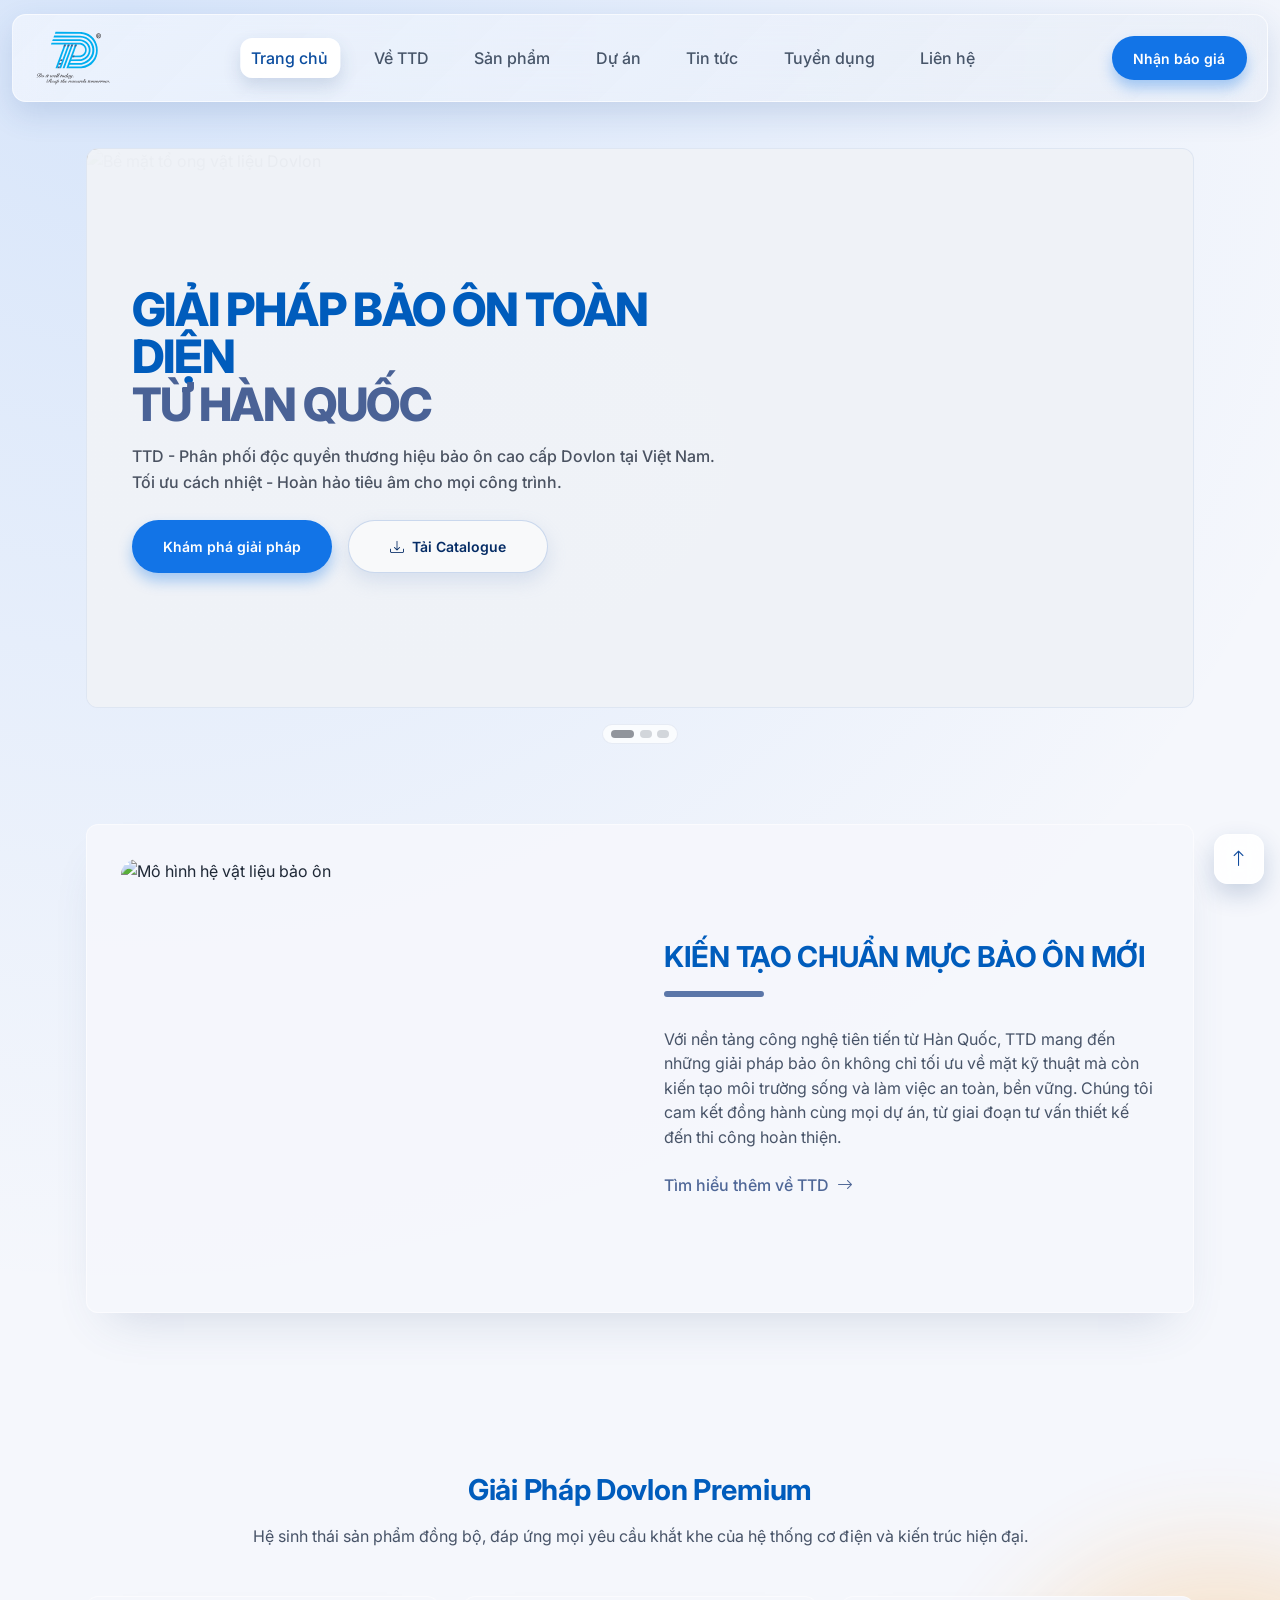
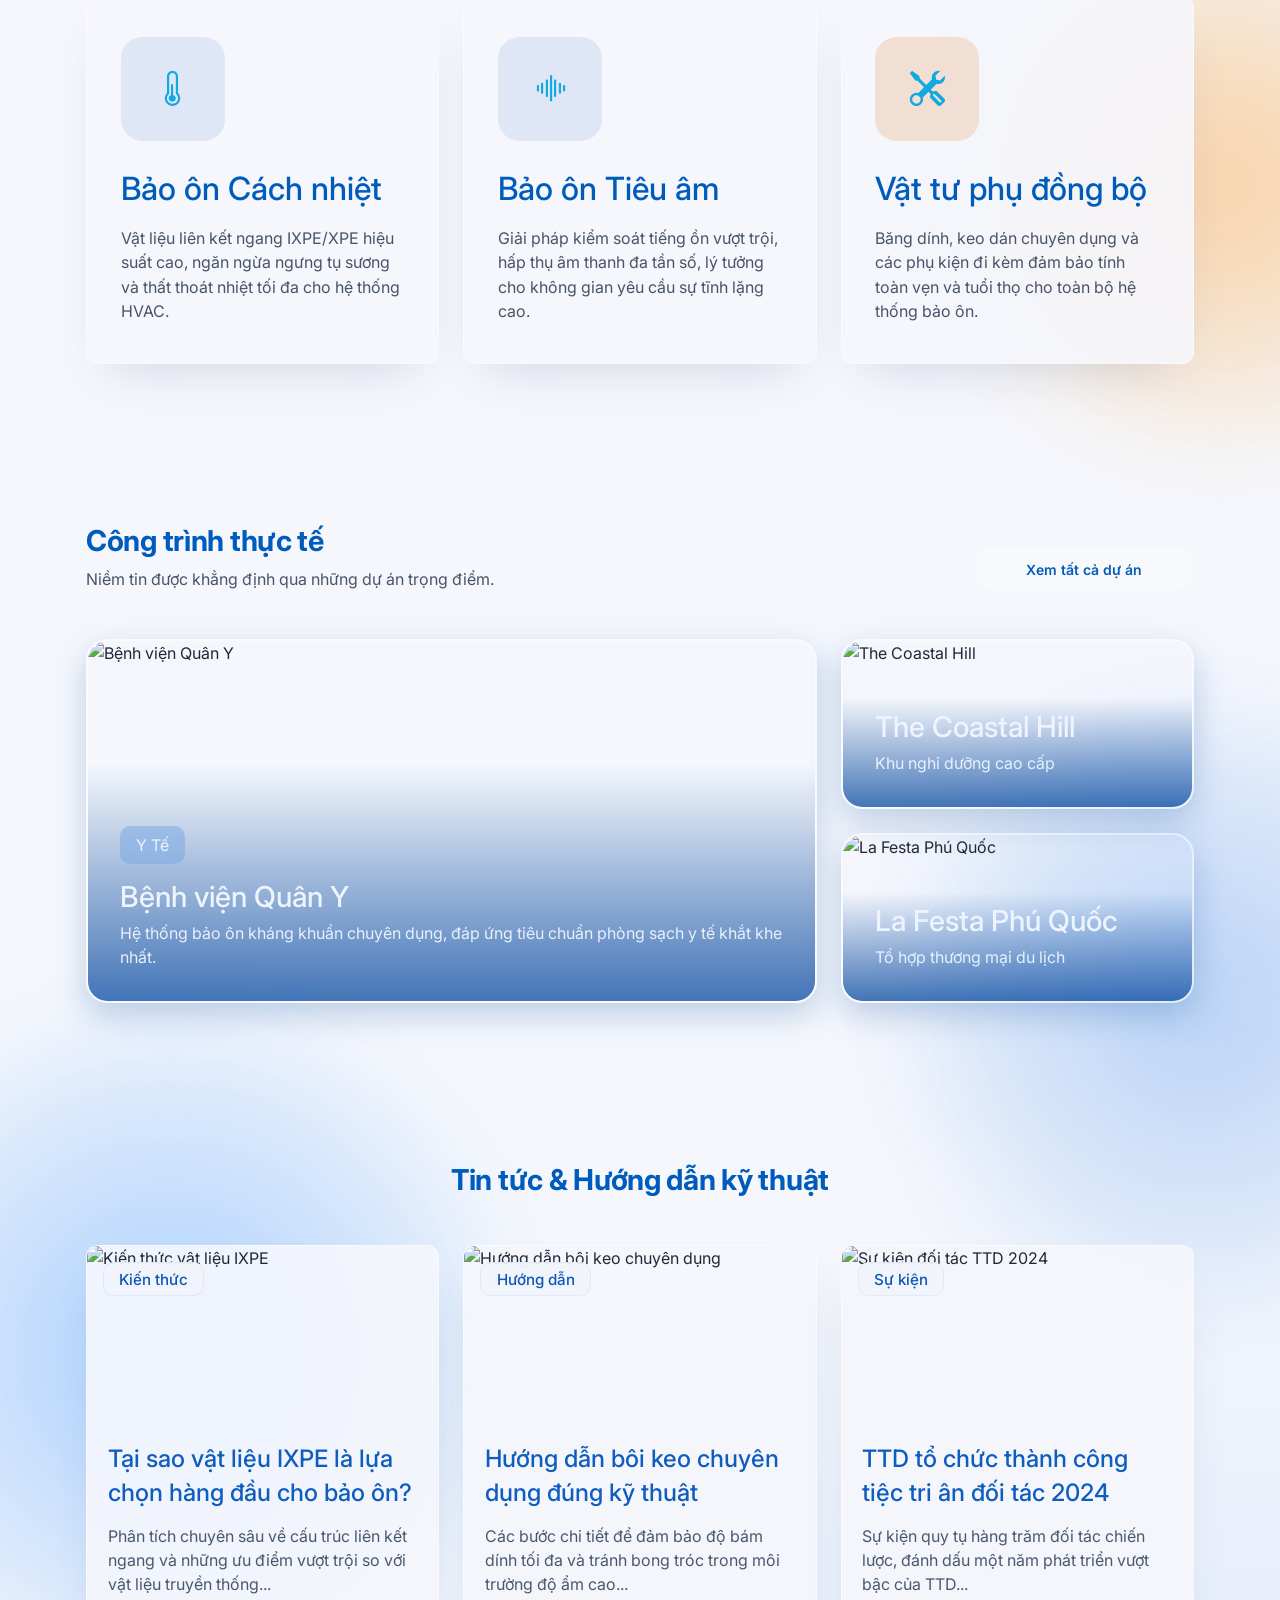
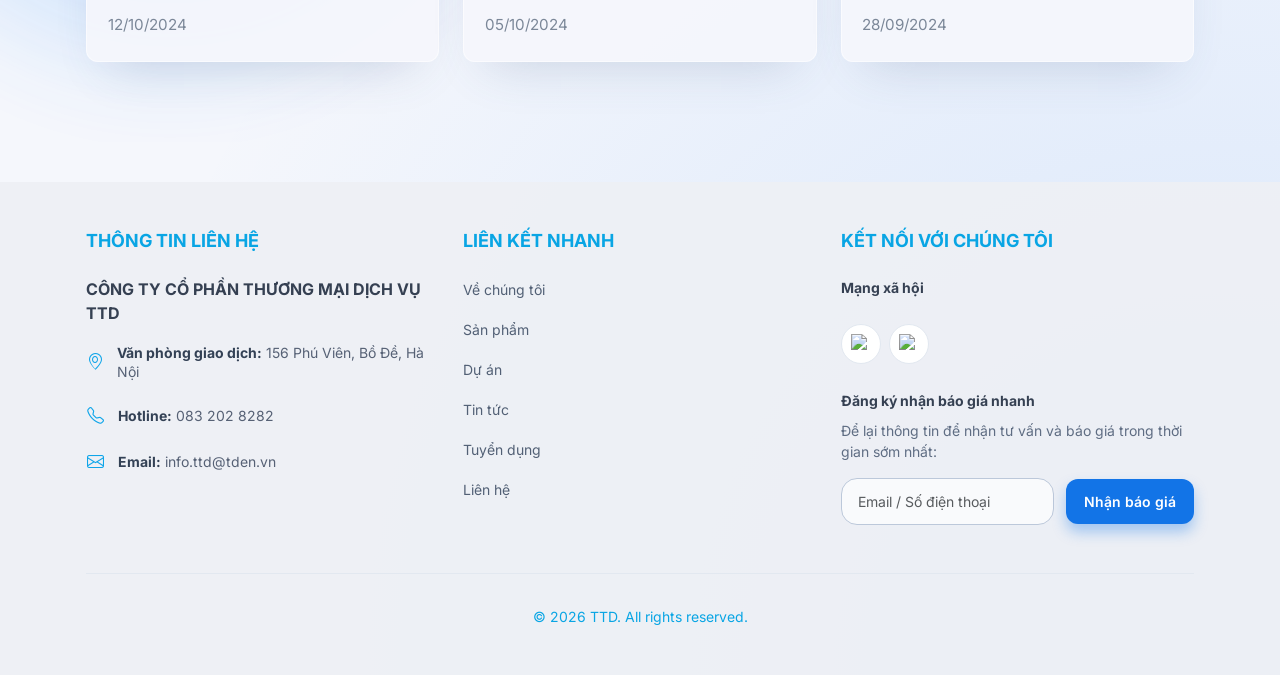
==== commit 276252da: "Refine borders and rebuild Dovlon certificates scroller layout" ====
--- a/index.html
+++ b/index.html
@@ -44,7 +44,7 @@
               <div class="hero-copy">
                 <h1 class="hero-title mb-3">GIẢI PHÁP BẢO ÔN TOÀN DIỆN<br><span>TỪ HÀN QUỐC</span></h1>
                 <p class="hero-sub mb-4">TTD - Phân phối độc quyền thương hiệu bảo ôn cao cấp Dovlon tại Việt Nam.<br>Tối ưu cách nhiệt - Hoàn hảo tiêu âm cho mọi công trình.</p>
-                <div class="d-flex flex-wrap gap-3 justify-content-center">
+                <div class="d-flex flex-wrap gap-3 justify-content-start justify-content-md-center justify-content-lg-start">
                   <a class="btn btn-primary btn-lg rounded-pill px-4" href="products.html">Khám phá giải pháp</a>
                   <a class="btn btn-light btn-lg rounded-pill px-4 text-primary-emphasis" href="https://drive.google.com/file/d/1ZRMlscwYEfazf8zU2liiJ7pVpVnIpPYZ/view?usp=drive_link" target="_blank" rel="noopener"><i class="bi bi-download me-2"></i>Tải Catalogue</a>
                 </div>
@@ -56,7 +56,7 @@
               <div class="hero-copy">
                 <h1 class="hero-title mb-3">GIẢI PHÁP CÁCH NHIỆT<br><span>HIỆU SUẤT VƯỢT TRỘI</span></h1>
                 <p class="hero-sub mb-4">Giải pháp Dovlon giúp hạn chế thất thoát năng lượng, tối ưu vận hành cho công trình công nghiệp và dân dụng.</p>
-                <div class="d-flex flex-wrap gap-3 justify-content-center">
+                <div class="d-flex flex-wrap gap-3 justify-content-start justify-content-md-center justify-content-lg-start">
                   <a class="btn btn-primary btn-lg rounded-pill px-4" href="products.html">Xem sản phẩm</a>
                   <a class="btn btn-light btn-lg rounded-pill px-4 text-primary-emphasis" href="contact.html">Nhận tư vấn</a>
                 </div>
@@ -68,7 +68,7 @@
               <div class="hero-copy">
                 <h1 class="hero-title mb-3">GIẢI PHÁP TIÊU ÂM<br><span>CHUẨN CÔNG TRÌNH MỚI</span></h1>
                 <p class="hero-sub mb-4">Từ phòng kỹ thuật đến không gian thương mại, TTD mang đến hệ vật liệu tiêu âm đồng bộ và bền vững.</p>
-                <div class="d-flex flex-wrap gap-3 justify-content-center">
+                <div class="d-flex flex-wrap gap-3 justify-content-start justify-content-md-center justify-content-lg-start">
                   <a class="btn btn-primary btn-lg rounded-pill px-4" href="projects.html">Xem dự án</a>
                   <a class="btn btn-light btn-lg rounded-pill px-4 text-primary-emphasis" href="contact.html">Liên hệ ngay</a>
                 </div>
@@ -218,7 +218,7 @@
               </a>
               <div class="home-news-body">
                 <h3><a href="news-detail.html">TTD tổ chức thành công tiệc tri ân đối tác 2024</a></h3>
-                <p>Sự kiện quy tụ hàng trăm đối tác chiến lược, đánh dấu một năm phát triển vượt bậc của TTD Professional...</p>
+                <p>Sự kiện quy tụ hàng trăm đối tác chiến lược, đánh dấu một năm phát triển vượt bậc của TTD...</p>
                 <time datetime="2024-09-28">28/09/2024</time>
               </div>
             </article>
@@ -247,6 +247,7 @@
             <li><a href="products.html">Sản phẩm</a></li>
             <li><a href="projects.html">Dự án</a></li>
             <li><a href="news.html">Tin tức</a></li>
+            <li><a href="careers.html">Tuyển dụng</a></li>
             <li><a href="contact.html">Liên hệ</a></li>
           </ul>
         </div>
--- a/assets/css/styles.css
+++ b/assets/css/styles.css
@@ -98,7 +98,7 @@
 }
 
 .logo-mark {
-  width: 102px;
+  width: 81.6px;
   height: auto;
 }
 
@@ -849,17 +849,20 @@
 
 .site-footer .contact-list li {
   display: flex;
-  align-items: flex-start;
+  align-items: center;
   gap: 0.8rem;
-  margin-bottom: 1rem;
+  margin-bottom: 0.85rem;
   color: #566175;
   font-size: 0.875rem;
+  line-height: 1.35;
 }
 
 .site-footer .contact-list i {
   color: #0ea5e9;
   font-size: 1.2em;
-  margin-top: 0.08rem;
+  margin-top: 0;
+  width: 1.2rem;
+  text-align: center;
 }
 
 .site-footer .contact-list strong {
@@ -873,6 +876,7 @@
 .quick-links a {
   color: #526075;
   font-size: 0.875rem;
+  line-height: 1.35;
   text-decoration: none;
 }
 
@@ -1001,6 +1005,53 @@
   gap: 32px;
 }
 
+.cert-carousel {
+  margin-top: 32px;
+}
+
+.cert-scroller {
+  overflow-x: auto;
+  scroll-snap-type: x mandatory;
+  -ms-overflow-style: none;
+  scrollbar-width: none;
+  padding-bottom: 12px;
+}
+
+.cert-scroller::-webkit-scrollbar {
+  display: none;
+}
+
+.cert-track {
+  display: grid;
+  grid-auto-flow: column;
+  grid-auto-columns: calc((100% - (24px * 3)) / 4);
+  gap: 24px;
+}
+
+.cert-track .cert-item {
+  scroll-snap-align: start;
+}
+
+.cert-scrollbar {
+  position: relative;
+  width: min(420px, 42%);
+  height: 8px;
+  margin: 10px auto 0;
+  border-radius: 999px;
+  background: rgba(129, 140, 160, 0.26);
+  overflow: hidden;
+}
+
+.cert-scrollbar-thumb {
+  position: absolute;
+  inset: 0 auto 0 0;
+  width: 25%;
+  border-radius: inherit;
+  background: rgba(98, 109, 128, 0.82);
+  transform: translateX(0);
+  transition: transform 0.18s ease, width 0.18s ease;
+}
+
 .cert-item {
   background: var(--glass);
   border: 1px solid var(--line);
@@ -1089,10 +1140,11 @@
 
 .news-hero-inner h1 {
   margin: 0;
-  font-size: clamp(34px, 4.2vw, 46px);
-  font-weight: 800;
-  letter-spacing: -0.03em;
-  color: #181c23;
+  font-size: clamp(28px, 3.4vw, 42px);
+  line-height: 1.2;
+  font-weight: 700;
+  letter-spacing: -0.02em;
+  color: #0b58b8;
 }
 
 .news-hero-inner p {
@@ -1111,10 +1163,11 @@
 }
 
 .news-section-title {
-  font-size: clamp(24px, 2.6vw, 32px);
+  font-size: clamp(28px, 3.4vw, 42px);
+  line-height: 1.2;
   font-weight: 700;
   letter-spacing: -0.02em;
-  color: #181c23;
+  color: #0b58b8;
 }
 
 .news-section-link {
@@ -1126,8 +1179,20 @@
 .news-feature-card {
   overflow: hidden;
   border-radius: 12px;
-  background: rgba(245, 247, 252, 0.9);
-  box-shadow: 0 24px 50px -28px rgba(90, 114, 156, 0.42);
+}
+
+.news-main-grid {
+  align-items: stretch;
+}
+
+.news-feature-column,
+.news-related-column {
+  display: flex;
+  flex-direction: column;
+}
+
+.news-feature-column .news-feature-card {
+  flex: 1;
 }
 
 .news-feature-media {
@@ -1195,12 +1260,30 @@
   font-weight: 600;
 }
 
+.news-related-list {
+  flex: 1;
+  display: flex;
+  flex-direction: column;
+  gap: 14px;
+  min-height: 0;
+  overflow-y: auto;
+  padding-right: 4px;
+}
+
+.news-related-list::-webkit-scrollbar {
+  width: 6px;
+}
+
+.news-related-list::-webkit-scrollbar-thumb {
+  background: rgba(138, 150, 174, 0.55);
+  border-radius: 999px;
+}
+
 .news-related-item {
   display: flex;
-  gap: 12px;
+  gap: 14px;
   align-items: center;
-  padding: 12px;
-  margin-bottom: 12px;
+  padding: 16px;
   border-radius: 12px;
   border: 1px solid rgba(255, 255, 255, 0.52);
   background: rgba(245, 247, 252, 0.9);
@@ -1208,8 +1291,8 @@
 }
 
 .news-related-item img {
-  width: 112px;
-  height: 72px;
+  width: 124px;
+  height: 96px;
   border-radius: 8px;
   object-fit: cover;
   flex-shrink: 0;
@@ -1225,14 +1308,14 @@
 
 .news-related-item h3 {
   margin: 4px 0 0;
-  font-size: 15px;
-  line-height: 1.42;
+  font-size: 19px;
+  line-height: 1.28;
   color: #1f2937;
 }
 
 .news-related-item p {
-  margin: 4px 0 0;
-  font-size: 12px;
+  margin: 6px 0 0;
+  font-size: 14px;
   color: #727785;
 }
 
@@ -1432,6 +1515,7 @@
   line-height: 1.15;
   font-weight: 800;
   letter-spacing: -0.028em;
+  color: #48629a;
 }
 
 .news-detail-hero p {
@@ -1526,6 +1610,39 @@
   margin: 0 0 12px;
   font-size: 18px;
   font-weight: 700;
+  color: #48629a;
+}
+
+.product-catalog-grid {
+  display: grid;
+  grid-template-columns: repeat(2, minmax(0, 1fr));
+  gap: 20px;
+}
+
+.product-catalog-card {
+  border-radius: 14px;
+  padding: 22px;
+  border: 1px solid var(--line);
+  background: rgba(245, 247, 252, 0.9);
+  box-shadow: var(--shadow-card-unified);
+}
+
+.product-catalog-card h3 {
+  margin: 0;
+  font-size: 1.45rem;
+  line-height: 1.25;
+  color: #0b58b8;
+}
+
+.product-catalog-card p {
+  margin: 0.8rem 0 0;
+  color: #4b5563;
+  font-size: 0.98rem;
+  line-height: 1.55;
+}
+
+.product-catalog-card .btn {
+  margin-top: 1rem;
 }
 
 .products-main .section-header {
@@ -1752,13 +1869,15 @@
 .news-mini-subscribe,
 .news-newsletter,
 .news-shell,
-.project-card,
-.project-card-sm,
-.project-card-lg,
+.news-related-item,
+.news-related-stack,
 .solution-card,
 .intro-card,
 .glass-card,
 .glass-solid {
+  background: rgba(245, 247, 252, 0.9) !important;
+  border: 1px solid rgba(255, 255, 255, 0.5) !important;
+  border-radius: 12px !important;
   box-shadow: var(--shadow-card-unified) !important;
 }
 
@@ -1782,6 +1901,15 @@
     grid-template-columns: repeat(2, minmax(0, 1fr));
   }
 
+  .cert-track {
+    grid-auto-columns: calc((100% - (20px * 2)) / 3);
+    gap: 20px;
+  }
+
+  .cert-scrollbar {
+    width: min(320px, 56%);
+  }
+
   .footer-grid {
     grid-template-columns: 1fr 1fr;
   }
@@ -1800,6 +1928,11 @@
 
   .news-inline-form .btn {
     width: 100%;
+  }
+
+  .news-related-list {
+    overflow: visible;
+    padding-right: 0;
   }
 }
 
@@ -1988,12 +2121,22 @@
   }
 
   .news-related-item {
-    align-items: flex-start;
+    align-items: center;
   }
 
   .news-related-item img {
-    width: 92px;
-    height: 72px;
+    width: 100px;
+    height: 80px;
+    object-position: center;
+  }
+
+  .cert-track {
+    grid-auto-columns: 84%;
+    gap: 16px;
+  }
+
+  .cert-scrollbar {
+    width: min(250px, 70%);
   }
 
   .news-detail-download {
@@ -2055,4 +2198,8 @@
   .product-acoustic-copy .section-body {
     font-size: 1rem;
   }
-}
+
+  .product-catalog-grid {
+    grid-template-columns: 1fr;
+  }
+}
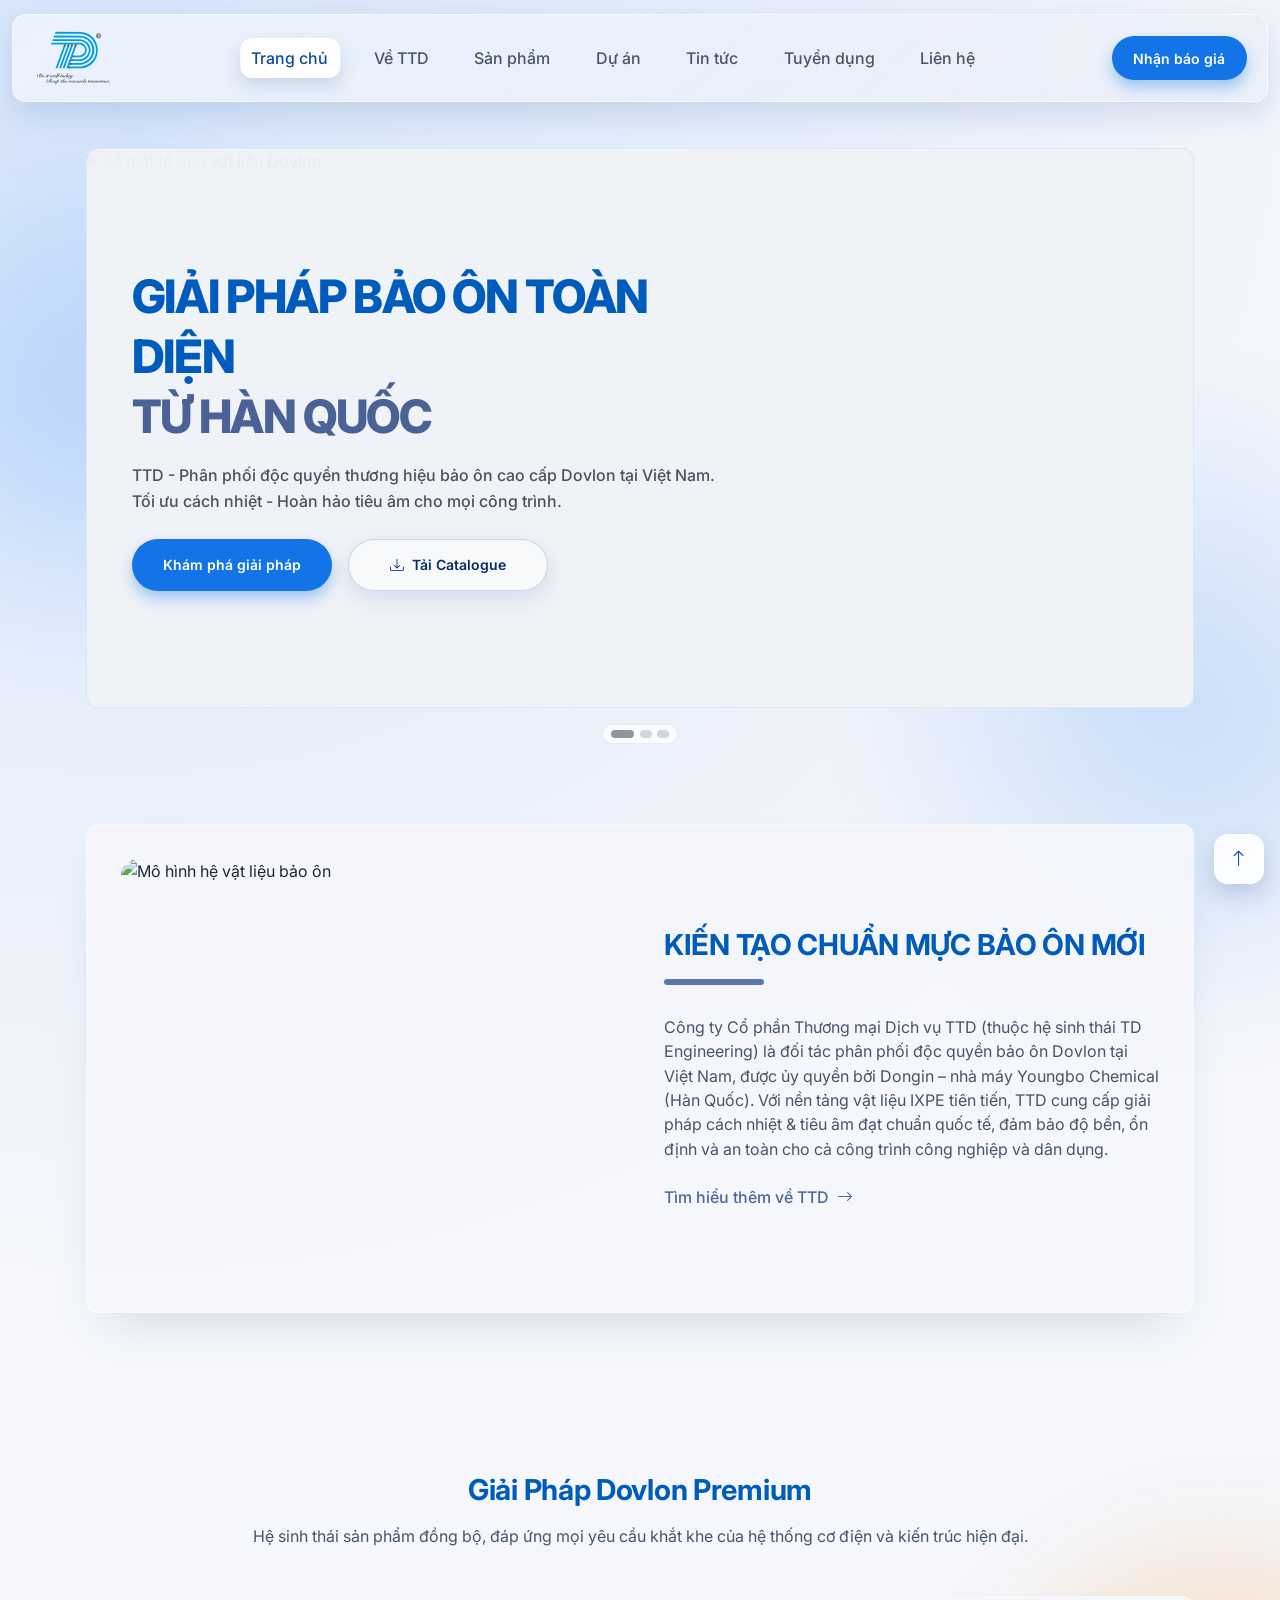
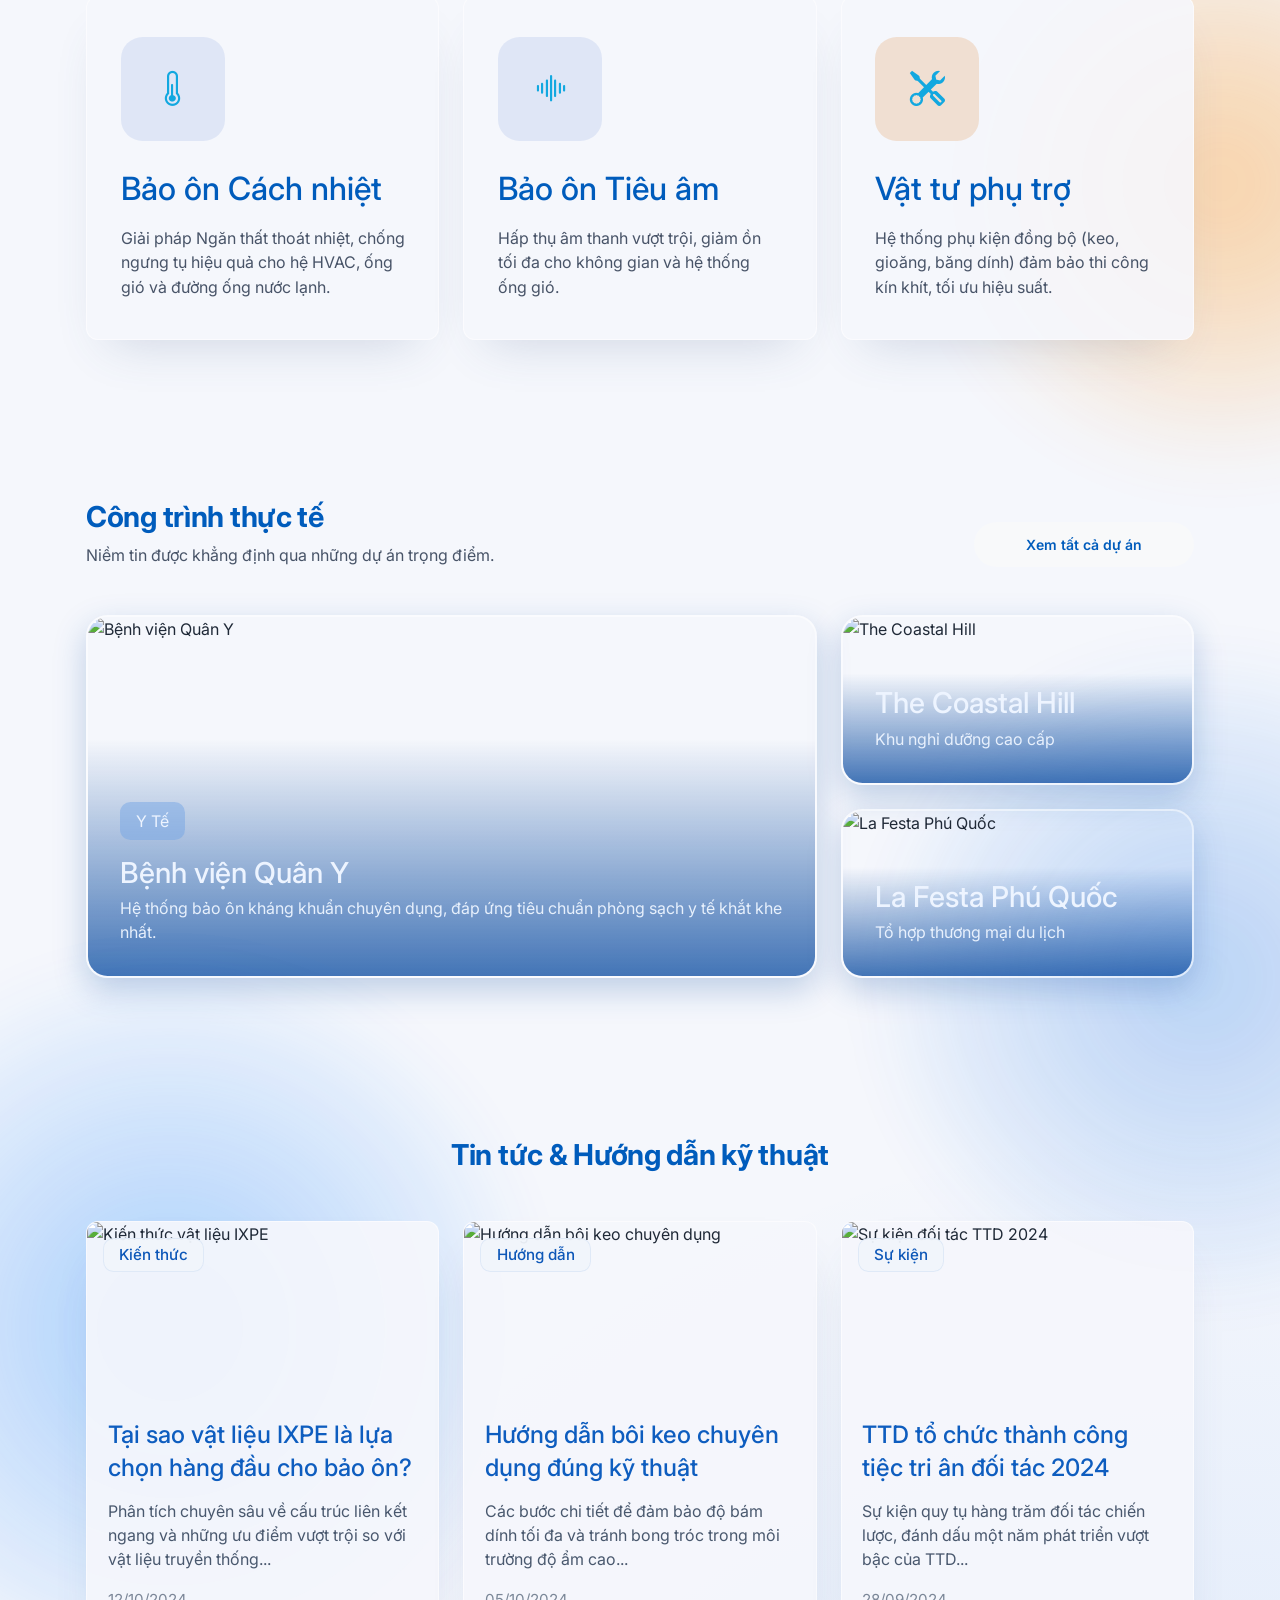
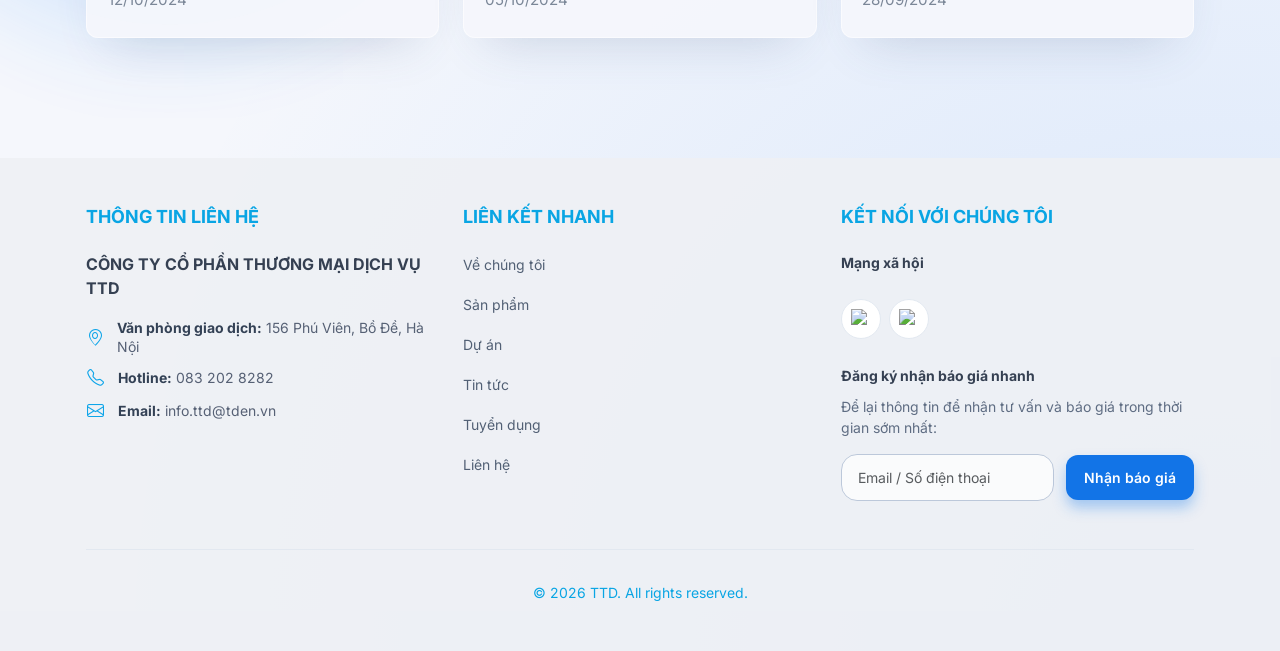
==== commit 32124fc2: "Update homepage copy and align careers/job detail styling" ====
--- a/index.html
+++ b/index.html
@@ -94,7 +94,7 @@
             <div class="col-lg-6">
               <h2 class="section-title mb-3">KIẾN TẠO CHUẨN MỰC BẢO ÔN MỚI</h2>
               <span class="section-line mb-4"></span>
-              <p class="section-body mb-4">Với nền tảng công nghệ tiên tiến từ Hàn Quốc, TTD mang đến những giải pháp bảo ôn không chỉ tối ưu về mặt kỹ thuật mà còn kiến tạo môi trường sống và làm việc an toàn, bền vững. Chúng tôi cam kết đồng hành cùng mọi dự án, từ giai đoạn tư vấn thiết kế đến thi công hoàn thiện.</p>
+              <p class="section-body mb-4">Công ty Cổ phần Thương mại Dịch vụ TTD (thuộc hệ sinh thái TD Engineering) là đối tác phân phối độc quyền bảo ôn Dovlon tại Việt Nam, được ủy quyền bởi Dongin – nhà máy Youngbo Chemical (Hàn Quốc). Với nền tảng vật liệu IXPE tiên tiến, TTD cung cấp giải pháp cách nhiệt &amp; tiêu âm đạt chuẩn quốc tế, đảm bảo độ bền, ổn định và an toàn cho cả công trình công nghiệp và dân dụng.</p>
               <a class="section-link" href="about.html">Tìm hiểu thêm về TTD <i class="bi bi-arrow-right ms-1"></i></a>
             </div>
           </div>
@@ -114,21 +114,21 @@
             <article class="solution-card glass-solid h-100">
               <span class="solution-icon icon-cool"><i class="bi bi-thermometer-half"></i></span>
               <h3>Bảo ôn Cách nhiệt</h3>
-              <p>Vật liệu liên kết ngang IXPE/XPE hiệu suất cao, ngăn ngừa ngưng tụ sương và thất thoát nhiệt tối đa cho hệ thống HVAC.</p>
+              <p>Giải pháp Ngăn thất thoát nhiệt, chống ngưng tụ hiệu quả cho hệ HVAC, ống gió và đường ống nước lạnh.</p>
             </article>
           </div>
           <div class="col-lg-4">
             <article class="solution-card glass-solid h-100">
               <span class="solution-icon icon-sound"><i class="bi bi-soundwave"></i></span>
               <h3>Bảo ôn Tiêu âm</h3>
-              <p>Giải pháp kiểm soát tiếng ồn vượt trội, hấp thụ âm thanh đa tần số, lý tưởng cho không gian yêu cầu sự tĩnh lặng cao.</p>
+              <p>Hấp thụ âm thanh vượt trội, giảm ồn tối đa cho không gian và hệ thống ống gió.</p>
             </article>
           </div>
           <div class="col-lg-4">
             <article class="solution-card glass-solid h-100">
               <span class="solution-icon icon-tool"><i class="bi bi-tools"></i></span>
-              <h3>Vật tư phụ đồng bộ</h3>
-              <p>Băng dính, keo dán chuyên dụng và các phụ kiện đi kèm đảm bảo tính toàn vẹn và tuổi thọ cho toàn bộ hệ thống bảo ôn.</p>
+              <h3>Vật tư phụ trợ</h3>
+              <p>Hệ thống phụ kiện đồng bộ (keo, gioăng, băng dính) đảm bảo thi công kín khít, tối ưu hiệu suất.</p>
             </article>
           </div>
         </div>
@@ -236,8 +236,8 @@
           <p class="company">CÔNG TY CỔ PHẦN THƯƠNG MẠI DỊCH VỤ TTD</p>
           <ul class="contact-list list-unstyled mb-0">
             <li><i class="bi bi-geo-alt"></i><span><strong>Văn phòng giao dịch:</strong> 156 Phú Viên, Bồ Đề, Hà Nội</span></li>
-            <li><i class="bi bi-telephone"></i><span><strong>Hotline:</strong> 083 202 8282</span></li>
-            <li><i class="bi bi-envelope"></i><span><strong>Email:</strong> info.ttd@tden.vn</span></li>
+            <li><i class="bi bi-telephone"></i><span><strong>Hotline:</strong> <a href="tel:0832028282">083 202 8282</a></span></li>
+            <li><i class="bi bi-envelope"></i><span><strong>Email:</strong> <a href="mailto:info.ttd@tden.vn">info.ttd@tden.vn</a></span></li>
           </ul>
         </div>
         <div class="col-lg-4">
@@ -280,3 +280,4 @@
 </body>
 </html>
 
+
--- a/assets/css/styles.css
+++ b/assets/css/styles.css
@@ -2,6 +2,7 @@
   --bg-main: #f9f9ff;
   --bg-soft: #f1f3fe;
   --bg-deep: #ebedf8;
+  --page-bg: #f3f3f3;
   --text: #181c23;
   --muted: #414754;
   --primary: #005cbc;
@@ -17,6 +18,12 @@
   --shadow-md: 0 20px 30px -14px rgba(95, 119, 166, 0.16);
   --shadow-sm: 0 8px 20px -12px rgba(95, 119, 166, 0.16);
   --shadow-card-unified: 0 24px 48px -24px rgba(73, 98, 140, 0.24);
+  --h2-card-size: clamp(1.75rem, 2.2vw, 2rem);
+  --h2-card-line: 1.2;
+  --h2-card-weight: 700;
+  --h2-card-color: #0b58b8;
+  --page-hero-top: 96px;
+  --page-hero-bottom: 64px;
 }
 
 * {
@@ -32,10 +39,39 @@
   font-family: "Inter", "Be Vietnam Pro", "Segoe UI", Arial, sans-serif;
   color: var(--text);
   line-height: 1.5;
+  position: relative;
+  overflow-x: hidden;
   background:
-    radial-gradient(900px 420px at 14% -12%, rgba(149, 189, 255, 0.2), transparent 72%),
-    radial-gradient(900px 420px at 96% -6%, rgba(153, 214, 252, 0.2), transparent 70%),
-    linear-gradient(180deg, var(--bg-main) 0%, #ffffff 100%);
+    radial-gradient(circle at 10% 0%, rgba(31, 119, 238, 0.14), transparent 32%),
+    radial-gradient(circle at 95% 100%, rgba(20, 115, 241, 0.14), transparent 28%),
+    var(--page-bg);
+}
+
+body::before,
+body::after {
+  content: "";
+  position: fixed;
+  border-radius: 50%;
+  pointer-events: none;
+  z-index: -1;
+  filter: blur(56px);
+  opacity: 0.48;
+}
+
+body::before {
+  width: 540px;
+  height: 540px;
+  left: -180px;
+  top: 120px;
+  background: radial-gradient(circle, rgba(45, 138, 255, 0.52) 0%, rgba(45, 138, 255, 0) 72%);
+}
+
+body::after {
+  width: 620px;
+  height: 620px;
+  right: -220px;
+  bottom: -120px;
+  background: radial-gradient(circle, rgba(26, 119, 236, 0.45) 0%, rgba(26, 119, 236, 0) 76%);
 }
 
 a {
@@ -52,6 +88,11 @@
   max-width: 1280px;
   margin: 0 auto;
   padding: 0 32px;
+}
+
+main .container {
+  padding-left: 0;
+  padding-right: 0;
 }
 
 .topbar {
@@ -244,6 +285,11 @@
 
 main section {
   padding: 60px 0;
+}
+
+.page-hero {
+  padding-top: var(--page-hero-top) !important;
+  padding-bottom: var(--page-hero-bottom) !important;
 }
 
 .section-soft {
@@ -553,6 +599,232 @@
   font-size: 20px;
 }
 
+.careers-hero {
+  padding: var(--page-hero-top) 32px 80px;
+  overflow: hidden;
+  background:
+    linear-gradient(180deg, #e7f0ff 0%, #f9f9ff 100%);
+}
+
+.careers-hero-copy {
+  max-width: 896px;
+}
+
+.careers-hero-title {
+  color: var(--primary);
+}
+
+.careers-hero-sub {
+  max-width: 720px;
+  margin-left: auto;
+  margin-right: auto;
+  color: #3c4a42;
+}
+
+.careers-hero-cta {
+  margin-top: 24px;
+  min-width: 228px;
+  justify-content: center;
+  border-radius: 999px;
+  padding: 12px 32px;
+  font-size: 16px;
+  font-weight: 400;
+  box-shadow: 0 4px 6px -1px rgba(0, 0, 0, 0.1), 0 2px 4px -2px rgba(0, 0, 0, 0.1);
+}
+
+.careers-hero-gallery {
+  position: relative;
+  width: min(1357.122px, calc(100vw - 64px));
+  aspect-ratio: 1357.122 / 431.807;
+  height: auto;
+  max-width: none;
+  margin: 32px 0 0 50%;
+  transform: translateX(-50%);
+}
+
+.careers-gallery-item {
+  position: absolute;
+  margin: 0;
+  overflow: hidden;
+  border-radius: 9.578px;
+  background: rgba(255, 255, 255, 0.72);
+}
+
+.careers-gallery-item img {
+  position: absolute;
+  inset: 0;
+  max-width: none;
+  object-fit: cover;
+  pointer-events: none;
+}
+
+.careers-gallery-item-edge-left {
+  left: 0;
+  top: 41.59%;
+  width: 15.06%;
+  height: 58.4%;
+}
+
+.careers-gallery-item-edge-left img {
+  left: -94.41%;
+  width: 219.4%;
+  height: 100%;
+}
+
+.careers-gallery-item-left {
+  left: 16.83%;
+  top: 16.82%;
+  width: 17.58%;
+  height: 68.21%;
+}
+
+.careers-gallery-item-left img,
+.careers-gallery-item-right img,
+.careers-gallery-item-edge-right img {
+  width: 100%;
+  height: 100%;
+}
+
+.careers-gallery-item-main {
+  left: 36.18%;
+  top: 0;
+  width: 24.29%;
+  height: 100%;
+  box-shadow: 0 15.963px 19.954px -3.991px rgba(0, 0, 0, 0.1), 0 6.385px 7.982px -4.789px rgba(0, 0, 0, 0.1);
+}
+
+.careers-gallery-item-main img {
+  top: 0;
+  left: -14.69%;
+  width: 132.78%;
+  height: 99.82%;
+}
+
+.careers-gallery-item-right {
+  left: 62.24%;
+  top: 25.69%;
+  width: 17.47%;
+  height: 68.39%;
+}
+
+.careers-gallery-item-edge-right {
+  left: 81.47%;
+  top: 19.96%;
+  width: 18.53%;
+  height: 38.82%;
+}
+
+.careers-intro-section {
+  padding-top: 72px;
+  background: #f9f9ff;
+}
+
+.careers-intro-header {
+  max-width: 900px;
+}
+
+.careers-section-title,
+.careers-jobs-title {
+  color: var(--primary);
+}
+
+.careers-intro-header .section-sub {
+  font-size: 1.08rem;
+}
+
+.careers-benefits {
+  align-items: stretch;
+  padding-top: 60px;
+  padding-bottom: 60px;
+}
+
+.careers-benefits .card {
+  background: rgba(255, 255, 255, 0.4) !important;
+  padding: clamp(34px, 4vw, 58px) clamp(24px, 3vw, 42px);
+}
+
+.careers-benefits .icon-dot {
+  width: 76px;
+  height: 76px;
+  margin-bottom: 26px;
+  background: rgba(190, 210, 255, 0.62);
+  font-size: 1.45rem;
+}
+
+.careers-benefit-title {
+  color: var(--primary);
+  font-size: 2rem;
+  line-height: 1.2;
+  font-weight: 600;
+  margin-bottom: 1.1rem;
+}
+
+.careers-benefits p {
+  max-width: 340px;
+  margin-left: auto;
+  margin-right: auto;
+  font-size: 1.02rem;
+  line-height: 1.65;
+}
+
+.careers-jobs-title {
+  font-size: 2rem;
+}
+
+.careers-jobs-list {
+  margin-top: 24px;
+}
+
+#jobs {
+  background: #f0f3ff;
+  margin-bottom: -40px;
+}
+
+.jobs-layout {
+  align-items: start;
+}
+
+.job-heading {
+  margin: 0;
+  font-size: 1.7rem;
+  line-height: 1.2;
+}
+
+.job-summary {
+  margin-top: 12px;
+}
+
+.cv-panel-title {
+  font-size: 1.75rem;
+  text-align: center;
+}
+
+.cv-panel-lead {
+  text-align: center;
+}
+
+.cv-panel-subtitle {
+  margin: 20px 0 8px;
+  font-size: 1.2rem;
+}
+
+.cv-panel-subtitle-first {
+  margin-top: 18px;
+}
+
+.cv-form-row {
+  margin-top: 12px;
+}
+
+.cv-email-list {
+  margin-top: 0;
+}
+
+.cv-note {
+  margin-top: 12px;
+  color: #5b6c84;
+}
+
 .feature-card {
   padding: 0;
   overflow: hidden;
@@ -635,6 +907,41 @@
   gap: 6px;
 }
 
+.career-detail-hero-card {
+  padding: 36px;
+}
+
+.career-detail-title {
+  color: #0b58b8;
+  font-size: clamp(2rem, 3.6vw, 2.3rem);
+}
+
+.career-detail-meta {
+  margin-top: 14px;
+  font-size: 0.95rem;
+}
+
+.career-detail-meta i {
+  color: var(--primary);
+  font-size: 1rem;
+}
+
+.career-detail-section {
+  padding-top: 0;
+}
+
+.career-detail-layout {
+  align-items: start;
+}
+
+.career-detail-content-card {
+  padding: 32px;
+}
+
+.career-detail-heading-gap {
+  margin-top: 26px;
+}
+
 .job-card .btn-outline {
   margin-top: 16px;
   width: 100%;
@@ -657,6 +964,11 @@
 .cv-panel p {
   margin: 8px 0 0;
   color: var(--muted);
+}
+
+.jobs-layout.jobs-many .cv-panel {
+  position: sticky;
+  top: 110px;
 }
 
 .form-grid-2 {
@@ -851,7 +1163,7 @@
   display: flex;
   align-items: center;
   gap: 0.8rem;
-  margin-bottom: 0.85rem;
+  margin-bottom: 0;
   color: #566175;
   font-size: 0.875rem;
   line-height: 1.35;
@@ -975,9 +1287,8 @@
 }
 
 .about-intro {
-  background: linear-gradient(180deg, #f1f3fe 0%, #f9f9ff 100%);
+  background: transparent;
   text-align: center;
-  padding: 128px 0 96px;
 }
 
 .about-intro .section-sub {
@@ -1048,8 +1359,8 @@
   width: 25%;
   border-radius: inherit;
   background: rgba(98, 109, 128, 0.82);
-  transform: translateX(0);
-  transition: transform 0.18s ease, width 0.18s ease;
+  left: 0;
+  transition: left 0.18s ease, width 0.18s ease;
 }
 
 .cert-item {
@@ -1068,7 +1379,15 @@
 
 .cert-item p {
   margin: 12px 0 0;
-  font-size: 14px;
+  font-size: 1rem;
+  line-height: 1.5;
+  text-align: center;
+  color: var(--muted);
+}
+
+.cert-item p strong {
+  font-weight: 500;
+  color: #1f2937;
 }
 
 .leader-grid {
@@ -1163,11 +1482,17 @@
 }
 
 .news-section-title {
-  font-size: clamp(28px, 3.4vw, 42px);
+  font-size: clamp(1.75rem, 2.2vw, 2rem);
   line-height: 1.2;
   font-weight: 700;
-  letter-spacing: -0.02em;
+  letter-spacing: -0.01em;
   color: #0b58b8;
+}
+
+.news-company-title,
+.news-related-title {
+  font-size: 2rem;
+  line-height: 2.375rem;
 }
 
 .news-section-link {
@@ -1319,6 +1644,167 @@
   color: #727785;
 }
 
+.hero-glow {
+  position: absolute;
+  border-radius: 50%;
+  filter: blur(44px);
+  opacity: 0.8;
+  pointer-events: none;
+}
+
+.hero-glow-left {
+  width: 640px;
+  height: 640px;
+  left: -190px;
+  top: 40px;
+  background: radial-gradient(circle, rgba(22, 130, 255, 0.38) 0%, rgba(22, 130, 255, 0.18) 42%, rgba(22, 130, 255, 0) 84%);
+}
+
+.section-home-news {
+  position: relative;
+}
+
+.section-home-news .section-title {
+  font-size: clamp(1.8rem, 2.2vw, 2rem);
+}
+
+.home-news-card {
+  overflow: hidden;
+}
+
+.home-news-media {
+  position: relative;
+  display: block;
+  text-decoration: none;
+}
+
+.home-news-media img {
+  width: 100%;
+  aspect-ratio: 387.33 / 192;
+  object-fit: cover;
+  display: block;
+}
+
+.home-news-chip {
+  position: absolute;
+  left: 1rem;
+  top: 1rem;
+  display: inline-flex;
+  align-items: center;
+  justify-content: center;
+  border-radius: 0.65rem;
+  border: 1px solid rgba(255, 255, 255, 0.5);
+  background: rgba(241, 245, 251, 0.95);
+  color: #0d57b8;
+  font-size: 0.95rem;
+  line-height: 1;
+  font-weight: 500;
+  padding: 0.52rem 0.95rem;
+}
+
+.home-news-body {
+  padding: 1.35rem 1.3rem 1.55rem;
+}
+
+.home-news-body h3 {
+  margin: 0 0 0.9rem;
+  font-size: 1.5rem;
+  line-height: 1.35;
+  font-weight: 600;
+}
+
+.home-news-body h3 a {
+  text-decoration: none;
+  color: #0e5dbf;
+}
+
+.home-news-body h3 a:hover {
+  color: #0a6dd9;
+}
+
+.home-news-body p {
+  margin: 0 0 1rem;
+  color: #49586e;
+  font-size: 1rem;
+  line-height: 1.5;
+}
+
+.home-news-body time {
+  color: #7b8798;
+  font-size: 0.95rem;
+}
+
+.contact-section-plain {
+  background: transparent !important;
+}
+
+.contact-hero .section-title {
+  color: var(--h2-card-color);
+}
+
+.contact-hero .section-sub {
+  max-width: 760px;
+}
+
+.contact-section-plain .contact-panel {
+  padding: 32px;
+}
+
+.contact-media {
+  width: 100%;
+  height: 320px;
+  object-fit: cover;
+  border-radius: 12px;
+}
+
+.contact-panel-title {
+  margin: 14px 0 0;
+  font-size: 1.5rem;
+  line-height: 1.25;
+  color: var(--h2-card-color);
+}
+
+.contact-panel-title-flat {
+  margin-top: 0;
+}
+
+.contact-info-list {
+  margin-top: 8px;
+}
+
+.contact-form {
+  margin-top: 12px;
+  gap: 12px;
+}
+
+.contact-form label {
+  display: grid;
+  gap: 6px;
+}
+
+.contact-form .btn {
+  margin-top: 6px;
+  justify-self: start;
+}
+
+@media (max-width: 1199.98px) {
+  .contact-section-plain .contact-panel {
+    padding: 28px;
+  }
+}
+
+@media (max-width: 991.98px) {
+  .contact-section-plain .contact-panel {
+    padding: 24px;
+  }
+}
+
+@media (max-width: 575.98px) {
+  .contact-section-plain .contact-panel {
+    padding: 18px;
+  }
+}
+
 .news-mini-subscribe {
   padding: 18px;
   border-radius: 12px;
@@ -1366,6 +1852,7 @@
 .news-inline-form .btn {
   border-radius: 8px;
   padding-inline: 20px;
+  white-space: nowrap;
 }
 
 .news-arrow-controls {
@@ -1446,7 +1933,7 @@
 
 .news-newsletter {
   position: relative;
-  padding: 38px;
+  padding: 30px 38px;
   border-radius: 12px;
   background: rgba(245, 247, 252, 0.9);
   border: 1px solid rgba(255, 255, 255, 0.56);
@@ -1462,12 +1949,17 @@
   background: radial-gradient(circle at 100% 0%, #38bdf8 0%, transparent 48%);
 }
 
+.news-newsletter > .row {
+  position: relative;
+  z-index: 1;
+}
+
 .news-newsletter h3 {
   margin: 0;
-  font-size: clamp(28px, 3.2vw, 36px);
-  line-height: 1.2;
-  letter-spacing: -0.02em;
-  color: #181c23;
+  font-size: var(--h2-card-size);
+  line-height: var(--h2-card-line);
+  font-weight: var(--h2-card-weight);
+  color: var(--h2-card-color);
 }
 
 .news-newsletter p {
@@ -1934,6 +2426,11 @@
     overflow: visible;
     padding-right: 0;
   }
+
+  .home-news-body h3 {
+    font-size: 1.35rem;
+  }
+
 }
 
 @media (max-width: 860px) {
@@ -1944,6 +2441,11 @@
 
   .container {
     padding: 0 16px;
+  }
+
+  main .container {
+    padding-left: 16px;
+    padding-right: 16px;
   }
 
   .nav-wrap {
@@ -2092,9 +2594,116 @@
     width: 100%;
   }
 
+  .jobs-layout.jobs-many .cv-panel {
+    position: static;
+  }
+
   .news-shell {
     padding: 14px;
     border-radius: 14px;
+  }
+
+  .home-news-body {
+    padding: 1.1rem 1rem 1.2rem;
+  }
+
+  .home-news-body h3 {
+    font-size: 1.2rem;
+  }
+
+  .home-news-body p {
+    font-size: 0.95rem;
+  }
+
+  .careers-hero {
+    padding: 116px 0 68px;
+  }
+
+  .careers-hero-copy {
+    padding: 0 16px;
+  }
+
+  .careers-hero-title {
+    font-size: clamp(2rem, 9vw, 2.75rem);
+  }
+
+  .careers-hero-cta {
+    width: min(100%, 280px);
+    min-width: 0;
+  }
+
+  .careers-hero-gallery {
+    display: flex;
+    justify-content: flex-start;
+    width: 100%;
+    height: auto;
+    min-width: 0;
+    margin-left: 0;
+    padding: 0 16px 18px;
+    overflow-x: auto;
+    scroll-snap-type: x proximity;
+    transform: none;
+  }
+
+  .careers-gallery-item,
+  .careers-gallery-item-edge-left,
+  .careers-gallery-item-left,
+  .careers-gallery-item-main,
+  .careers-gallery-item-right,
+  .careers-gallery-item-edge-right {
+    position: relative;
+    inset: auto;
+    width: 74vw;
+    height: 320px;
+    max-width: 360px;
+    transform: none;
+    scroll-snap-align: center;
+  }
+
+  .careers-gallery-item img,
+  .careers-gallery-item-edge-left img,
+  .careers-gallery-item-main img {
+    inset: 0;
+    width: 100%;
+    height: 100%;
+  }
+
+  .careers-intro-section {
+    padding-top: 42px;
+  }
+
+  .careers-intro-header {
+    padding: 0 16px;
+  }
+
+  .careers-benefits {
+    margin-top: 32px;
+  }
+
+  .careers-benefits .card {
+    padding: 30px 22px;
+  }
+
+  .careers-benefits .icon-dot {
+    width: 64px;
+    height: 64px;
+    margin-bottom: 18px;
+  }
+
+  .careers-jobs-title {
+    font-size: 1.7rem;
+  }
+
+  .job-title-row {
+    align-items: flex-start;
+  }
+
+  .job-heading {
+    font-size: 1.35rem;
+  }
+
+  .cv-panel-title {
+    font-size: 1.5rem;
   }
 
   .news-section-title {
@@ -2111,6 +2720,10 @@
     padding: 18px;
   }
 
+  .news-newsletter h3 {
+    font-size: 1.5rem;
+  }
+
   .news-feature-body h3,
   .news-guide-card h3 {
     font-size: 24px;
@@ -2128,6 +2741,14 @@
     width: 100px;
     height: 80px;
     object-position: center;
+  }
+
+  .contact-media {
+    height: 260px;
+  }
+
+  .contact-form .btn {
+    width: 100%;
   }
 
   .cert-track {
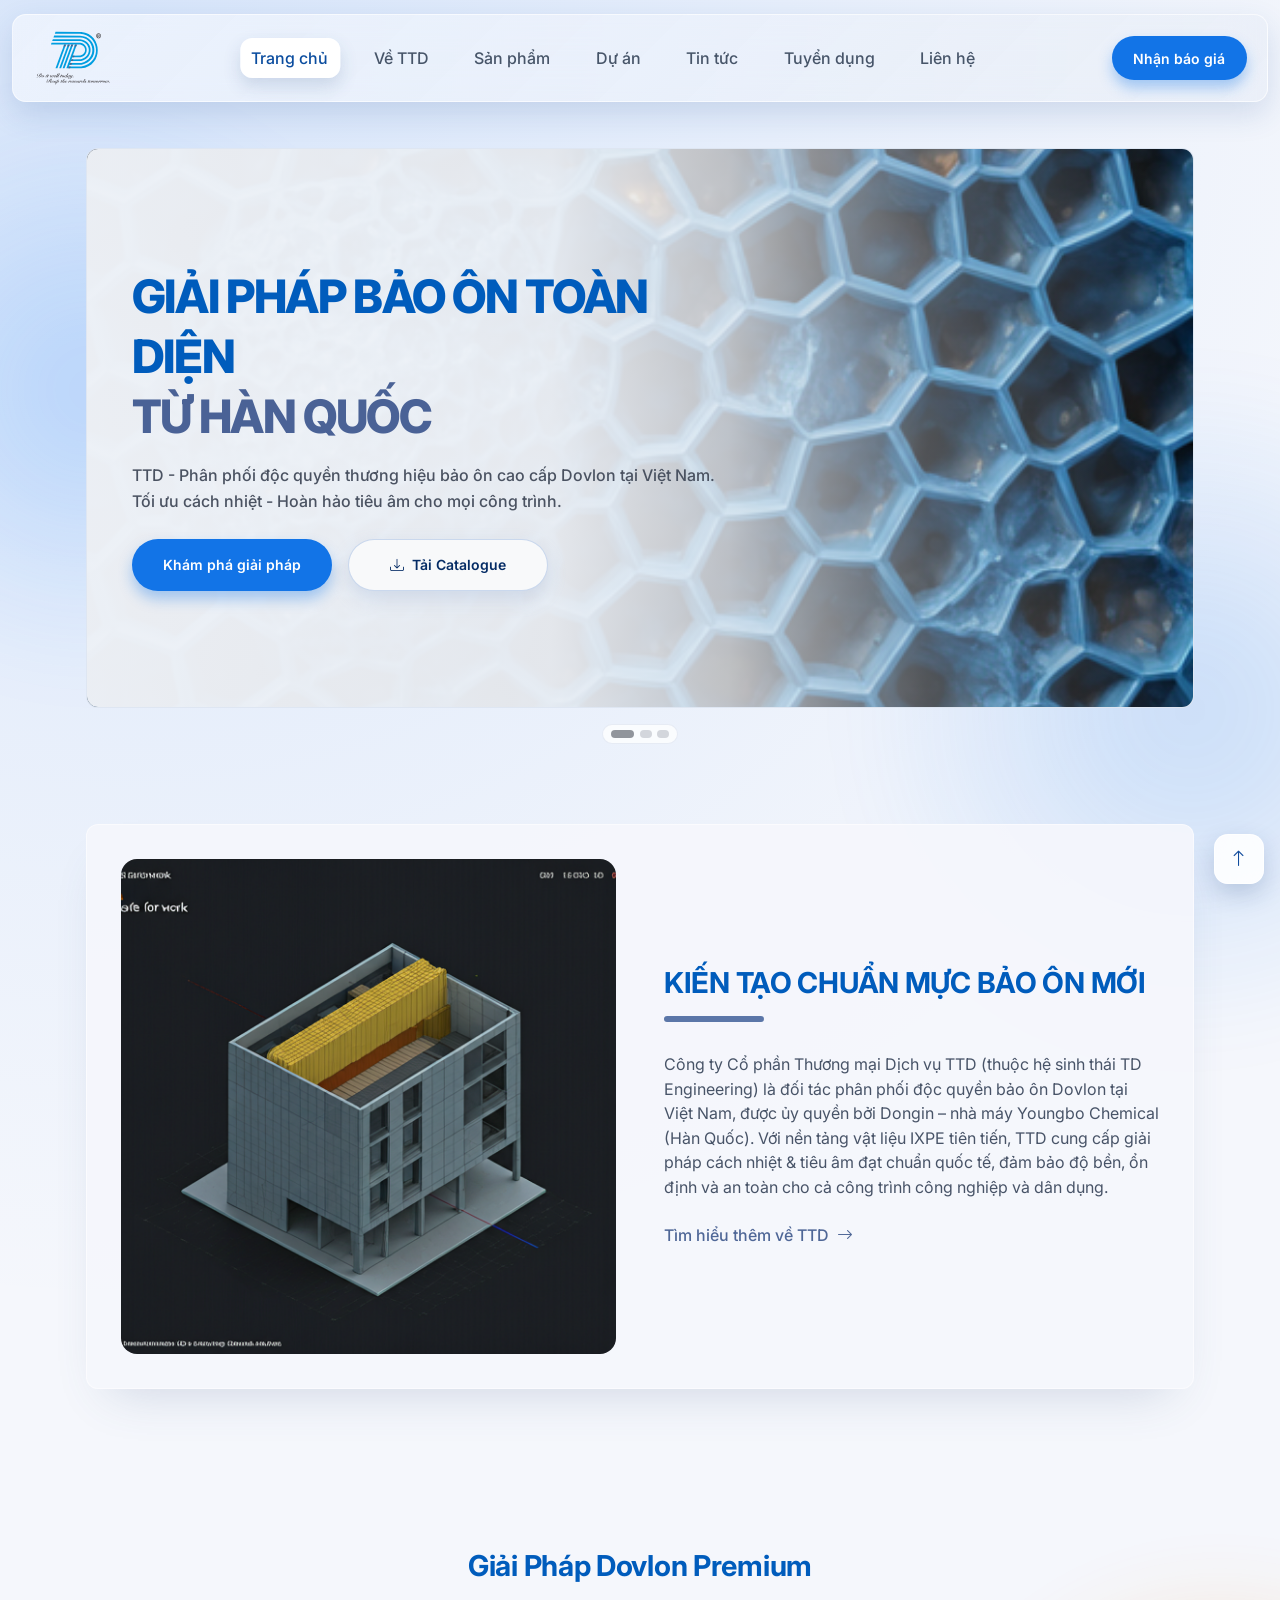
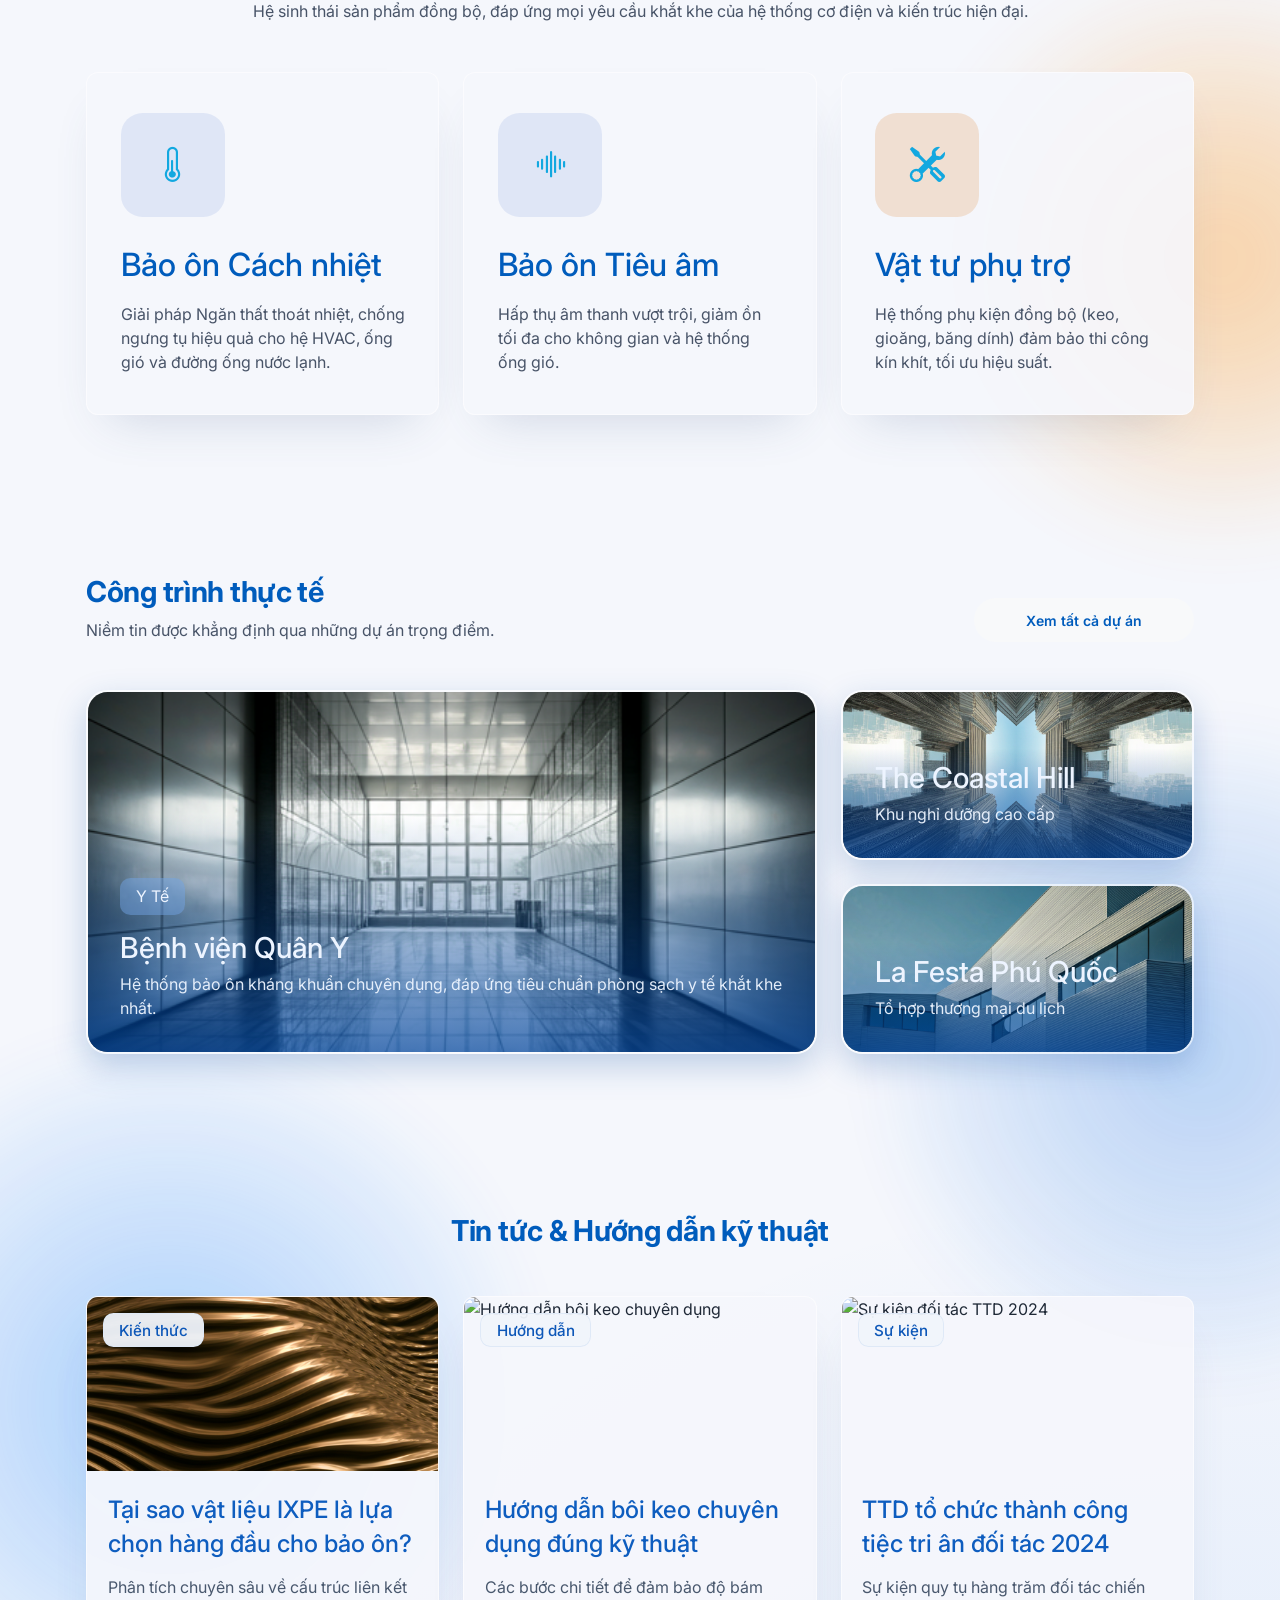
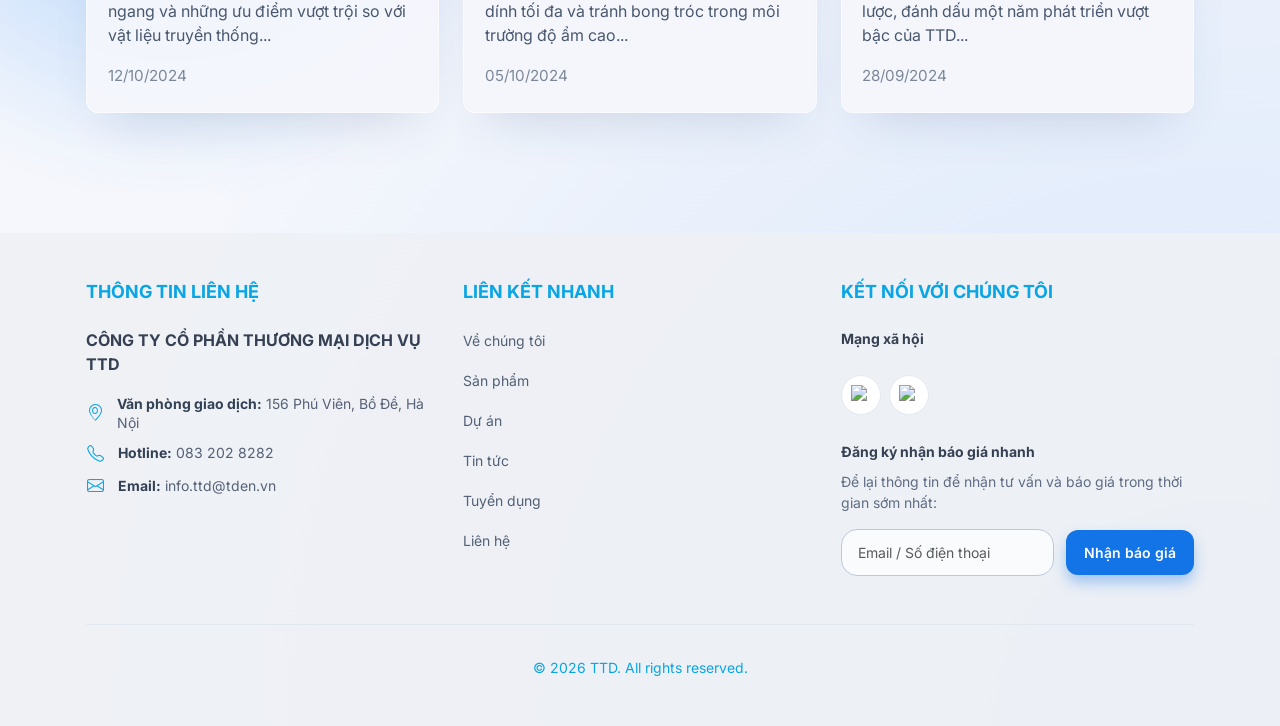
==== commit d8002efa: "Fix broken design image assets" ====
--- a/index.html
+++ b/index.html
@@ -39,7 +39,7 @@
         <div class="hero-slider-shell" data-hero-slider>
           <div class="hero-slides">
             <article class="hero-slide is-active" data-hero-slide>
-              <img src="https://www.figma.com/api/mcp/asset/4db23e1a-a9b9-47e6-80bc-61db65f1caf4" alt="Bề mặt tổ ong vật liệu Dovlon" class="hero-panel-image">
+              <img src="assets/img/content/home-hero-material.png" alt="Bề mặt tổ ong vật liệu Dovlon" class="hero-panel-image">
               <div class="hero-panel-overlay" aria-hidden="true"></div>
               <div class="hero-copy">
                 <h1 class="hero-title mb-3">GIẢI PHÁP BẢO ÔN TOÀN DIỆN<br><span>TỪ HÀN QUỐC</span></h1>
@@ -51,7 +51,7 @@
               </div>
             </article>
             <article class="hero-slide" data-hero-slide>
-              <img src="https://www.figma.com/api/mcp/asset/4db23e1a-a9b9-47e6-80bc-61db65f1caf4" alt="Bề mặt tổ ong vật liệu Dovlon" class="hero-panel-image">
+              <img src="assets/img/content/home-hero-material.png" alt="Bề mặt tổ ong vật liệu Dovlon" class="hero-panel-image">
               <div class="hero-panel-overlay" aria-hidden="true"></div>
               <div class="hero-copy">
                 <h1 class="hero-title mb-3">GIẢI PHÁP CÁCH NHIỆT<br><span>HIỆU SUẤT VƯỢT TRỘI</span></h1>
@@ -63,7 +63,7 @@
               </div>
             </article>
             <article class="hero-slide" data-hero-slide>
-              <img src="https://www.figma.com/api/mcp/asset/4db23e1a-a9b9-47e6-80bc-61db65f1caf4" alt="Bề mặt tổ ong vật liệu Dovlon" class="hero-panel-image">
+              <img src="assets/img/content/home-hero-material.png" alt="Bề mặt tổ ong vật liệu Dovlon" class="hero-panel-image">
               <div class="hero-panel-overlay" aria-hidden="true"></div>
               <div class="hero-copy">
                 <h1 class="hero-title mb-3">GIẢI PHÁP TIÊU ÂM<br><span>CHUẨN CÔNG TRÌNH MỚI</span></h1>
@@ -89,7 +89,7 @@
         <article class="intro-card glass-solid">
           <div class="row g-4 g-lg-5 align-items-center">
             <div class="col-lg-6">
-              <img src="https://www.figma.com/api/mcp/asset/1a63c082-2b15-49f8-abb1-9903d7b274f0" class="w-100 intro-visual" alt="Mô hình hệ vật liệu bảo ôn">
+              <img src="assets/img/content/home-intro-system.png" class="w-100 intro-visual" alt="Mô hình hệ vật liệu bảo ôn">
             </div>
             <div class="col-lg-6">
               <h2 class="section-title mb-3">KIẾN TẠO CHUẨN MỰC BẢO ÔN MỚI</h2>
@@ -149,7 +149,7 @@
         <div class="row g-3 g-lg-4">
           <div class="col-lg-8">
             <article class="project-card project-card-lg">
-              <img src="https://www.figma.com/api/mcp/asset/927b0bcc-60c6-4df0-abfb-96e4633c7fb8" alt="Bệnh viện Quân Y" class="w-100 h-100 object-fit-cover">
+              <img src="assets/img/content/project-hospital.jpg" alt="Bệnh viện Quân Y" class="w-100 h-100 object-fit-cover">
               <div class="project-overlay">
                 <span class="project-chip">Y Tế</span>
                 <h3>Bệnh viện Quân Y</h3>
@@ -159,14 +159,14 @@
           </div>
           <div class="col-lg-4 d-flex flex-column gap-3 gap-lg-4">
             <article class="project-card project-card-sm flex-grow-1">
-              <img src="https://www.figma.com/api/mcp/asset/ed3c2ebf-514a-4aba-a925-657114d9132e" alt="The Coastal Hill" class="w-100 h-100 object-fit-cover">
+              <img src="assets/img/content/project-coastal.jpg" alt="The Coastal Hill" class="w-100 h-100 object-fit-cover">
               <div class="project-overlay">
                 <h3>The Coastal Hill</h3>
                 <p>Khu nghỉ dưỡng cao cấp</p>
               </div>
             </article>
             <article class="project-card project-card-sm flex-grow-1">
-              <img src="https://www.figma.com/api/mcp/asset/74480e6c-b079-48e3-ba5e-ff98db2c9ef7" alt="La Festa Phú Quốc" class="w-100 h-100 object-fit-cover">
+              <img src="assets/img/content/project-lafesta.jpg" alt="La Festa Phú Quốc" class="w-100 h-100 object-fit-cover">
               <div class="project-overlay">
                 <h3>La Festa Phú Quốc</h3>
                 <p>Tổ hợp thương mại du lịch</p>
@@ -187,7 +187,7 @@
           <div class="col-lg-4">
             <article class="home-news-card glass-solid has-hover-glow h-100">
               <a class="home-news-media" href="news-detail.html">
-                <img src="https://images.unsplash.com/photo-1636969354411-cb27090f4e77?auto=format&fit=crop&w=1080&q=80" alt="Kiến thức vật liệu IXPE">
+                <img src="assets/img/content/news-ixpe.jpg" alt="Kiến thức vật liệu IXPE">
                 <span class="home-news-chip">Kiến thức</span>
               </a>
               <div class="home-news-body">
--- a/assets/css/styles.css
+++ b/assets/css/styles.css
@@ -1,4 +1,4 @@
-﻿:root {
+:root {
   --bg-main: #f9f9ff;
   --bg-soft: #f1f3fe;
   --bg-deep: #ebedf8;
@@ -74,6 +74,30 @@
   background: radial-gradient(circle, rgba(26, 119, 236, 0.45) 0%, rgba(26, 119, 236, 0) 76%);
 }
 
+/* Careers page: use clean flat background to avoid right-side gray cast */
+body.careers-page {
+  background: #e7f0ff;
+}
+
+body.careers-page::before,
+body.careers-page::after {
+  display: none;
+}
+
+
+/* Hard override: remove any top gap / right cast on careers page */
+body.careers-page,
+body.careers-page main,
+body.careers-page .careers-hero {
+  background-color: #e7f0ff !important;
+}
+
+body.careers-page .topbar {
+  position: sticky;
+  top: 14px !important;
+  background: transparent;
+}
+
 a {
   color: inherit;
   text-decoration: none;
@@ -775,10 +799,16 @@
   margin-top: 24px;
 }
 
+.jobs-layout.jobs-many .careers-jobs-list {
+  position: sticky;
+  top: 110px;
+}
+
 #jobs {
   background: #f0f3ff;
   margin-bottom: -40px;
 }
+
 
 .jobs-layout {
   align-items: start;
@@ -855,7 +885,7 @@
 }
 
 .list-check li::before {
-  content: "✓";
+  content: "\2713";
   position: absolute;
   left: 0;
   top: 0;
@@ -1236,6 +1266,28 @@
   flex-direction: column;
   gap: 10px;
   align-items: flex-end;
+}
+
+.careers-page .floating-actions {
+  right: max(10px, env(safe-area-inset-right));
+  left: auto !important;
+  width: auto;
+  max-width: calc(100vw - 20px);
+  overflow: hidden;
+}
+
+.careers-page .floating-btn-quote {
+  max-width: min(164px, calc(100vw - 40px));
+  white-space: nowrap;
+  overflow: hidden;
+  text-overflow: ellipsis;
+}
+
+/* Prevent floating CTA from ever expanding page width on careers */
+html:has(body.careers-page),
+body.careers-page,
+body.careers-page main {
+  overflow-x: clip;
 }
 
 .floating-btn {
@@ -2433,31 +2485,7 @@
 
 }
 
-@media (max-width: 860px) {
-  .topbar {
-    top: 8px;
-    padding: 0 10px 8px;
-  }
-
-  .container {
-    padding: 0 16px;
-  }
-
-  main .container {
-    padding-left: 16px;
-    padding-right: 16px;
-  }
-
-  .nav-wrap {
-    min-height: 72px;
-    padding: 10px 12px;
-    grid-template-columns: auto 1fr auto;
-    grid-template-areas: "brand spacer menu";
-    background: linear-gradient(135deg, rgba(246, 249, 255, 0.64), rgba(230, 236, 246, 0.58));
-    backdrop-filter: blur(18px);
-    -webkit-backdrop-filter: blur(18px);
-  }
-
+@media (max-width: 1100px) {
   .menu-toggle {
     display: inline-flex;
     justify-self: end;
@@ -2518,6 +2546,100 @@
     box-shadow: 0 8px 18px rgba(29, 68, 126, 0.14);
   }
 
+  .nav-wrap > .btn {
+    display: none;
+  }
+
+  .floating-btn-quote {
+    display: inline-flex;
+  }
+}
+
+@media (max-width: 860px) {
+  .topbar {
+    top: 8px;
+    padding: 0 10px 8px;
+  }
+
+  .container {
+    padding: 0 16px;
+  }
+
+  main .container {
+    padding-left: 16px;
+    padding-right: 16px;
+  }
+
+  .nav-wrap {
+    min-height: 72px;
+    padding: 10px 12px;
+    grid-template-columns: auto 1fr auto;
+    grid-template-areas: "brand spacer menu";
+    background: linear-gradient(135deg, rgba(246, 249, 255, 0.64), rgba(230, 236, 246, 0.58));
+    backdrop-filter: blur(18px);
+    -webkit-backdrop-filter: blur(18px);
+  }
+
+  .menu-toggle {
+    display: inline-flex;
+    justify-self: end;
+    align-items: center;
+    justify-content: center;
+    width: 44px;
+    height: 44px;
+    padding: 0;
+    border-radius: 12px;
+    font-size: 0;
+    line-height: 1;
+    z-index: 3;
+  }
+
+  .menu-toggle::before {
+    content: "\F479";
+    font-family: "bootstrap-icons";
+    font-size: 1.36rem;
+    color: #1f4f93;
+  }
+
+  .menu {
+    position: absolute;
+    left: 16px;
+    right: 16px;
+    top: calc(100% + 8px);
+    display: none;
+    flex-direction: column;
+    align-items: stretch;
+    gap: 2px;
+    border-radius: 12px;
+    background: rgba(255, 255, 255, 0.94);
+    border: 1px solid rgba(255, 255, 255, 0.7);
+    box-shadow: var(--shadow-md);
+    padding: 8px;
+    justify-self: stretch;
+  }
+
+  .menu.open {
+    display: flex;
+  }
+
+  .menu-indicator {
+    display: none;
+  }
+
+  .menu a {
+    padding: 10px 8px;
+    border-bottom: 0;
+    border-radius: 8px;
+  }
+
+  .menu a.active,
+  .menu a.is-current {
+    border-bottom: 0;
+    background: rgba(255, 255, 255, 0.98);
+    border-radius: 12px;
+    box-shadow: 0 8px 18px rgba(29, 68, 126, 0.14);
+  }
+
   .brand-copy {
     display: none;
   }
@@ -2598,6 +2720,11 @@
     position: static;
   }
 
+  .jobs-layout.jobs-many .careers-jobs-list {
+    position: static;
+    top: auto;
+  }
+
   .news-shell {
     padding: 14px;
     border-radius: 14px;
@@ -2634,14 +2761,16 @@
 
   .careers-hero-gallery {
     display: flex;
-    justify-content: flex-start;
+    align-items: stretch;
+    gap: 12px;
     width: 100%;
     height: auto;
     min-width: 0;
-    margin-left: 0;
-    padding: 0 16px 18px;
+    margin: 24px 0 0;
+    padding: 0 16px 12px;
     overflow-x: auto;
-    scroll-snap-type: x proximity;
+    scroll-snap-type: x mandatory;
+    -webkit-overflow-scrolling: touch;
     transform: none;
   }
 
@@ -2653,19 +2782,34 @@
   .careers-gallery-item-edge-right {
     position: relative;
     inset: auto;
-    width: 74vw;
-    height: 320px;
-    max-width: 360px;
+    flex: 0 0 clamp(140px, 42vw, 220px);
+    width: auto;
+    height: 220px;
+    max-width: none;
     transform: none;
-    scroll-snap-align: center;
+    scroll-snap-align: start;
+  }
+
+  .careers-gallery-item-main {
+    flex-basis: clamp(180px, 56vw, 280px);
+  }
+
+  .careers-gallery-item-edge-left,
+  .careers-gallery-item-edge-right {
+    display: none;
   }
 
   .careers-gallery-item img,
   .careers-gallery-item-edge-left img,
-  .careers-gallery-item-main img {
+  .careers-gallery-item-left img,
+  .careers-gallery-item-main img,
+  .careers-gallery-item-right img,
+  .careers-gallery-item-edge-right img {
+    position: absolute;
     inset: 0;
     width: 100%;
     height: 100%;
+    object-fit: cover;
   }
 
   .careers-intro-section {
@@ -2824,3 +2968,450 @@
     grid-template-columns: 1fr;
   }
 }
+
+@media (max-width: 860px) {
+  .careers-hero-gallery .careers-gallery-item-right,
+  .careers-hero-gallery .careers-gallery-item-main,
+  .careers-hero-gallery .careers-gallery-item-left {
+    overflow: hidden;
+    background: transparent;
+  }
+
+  .careers-hero-gallery .careers-gallery-item-right img,
+  .careers-hero-gallery .careers-gallery-item-main img,
+  .careers-hero-gallery .careers-gallery-item-left img {
+    width: 100% !important;
+    height: 100% !important;
+    display: block;
+    object-fit: cover !important;
+    object-position: center center !important;
+  }
+}
+
+/* About page - organization images ratio and mobile grid */
+.about-page .leader-card img {
+  width: 100%;
+  height: auto !important;
+  aspect-ratio: 294 / 320;
+  object-fit: cover;
+}
+
+@media (max-width: 860px) {
+  .about-page .leader-grid {
+    grid-template-columns: repeat(2, minmax(0, 1fr));
+  }
+}
+
+/* About page - certificates responsive behavior */
+.about-page .cert-item {
+  display: flex;
+  flex-direction: column;
+  overflow: visible;
+}
+
+.about-page .cert-item img {
+  width: 100%;
+  height: auto;
+  aspect-ratio: 250.4 / 350;
+  flex: 0 0 auto;
+  object-fit: cover;
+}
+
+@media (max-width: 860px) {
+  .about-page .cert-scroller {
+    overflow: visible !important;
+  }
+
+  .about-page .cert-track {
+    display: grid !important;
+    grid-template-columns: repeat(2, minmax(0, 1fr));
+    grid-auto-columns: unset !important;
+    gap: 16px;
+  }
+
+  .about-page .cert-track .cert-item:nth-child(n + 3) {
+    display: none;
+  }
+
+  .about-page .cert-scrollbar {
+    display: none;
+  }
+}
+/* Careers mobile layout: carousel, floating CTA and footer clamp */
+@media (max-width: 859.98px) {
+  html:has(body.careers-page) {
+    min-height: 0 !important;
+    height: auto !important;
+    overflow-x: clip !important;
+    background: #eef0f5 !important;
+  }
+
+  body.careers-page {
+    display: block !important;
+    min-height: 0 !important;
+    height: auto !important;
+    margin: 0 !important;
+    padding: 0 !important;
+    overflow-x: clip !important;
+    background: #eef0f5 !important;
+  }
+
+  body.careers-page main {
+    display: block !important;
+    min-height: 0 !important;
+    height: auto !important;
+    margin: 0 !important;
+    padding: 0 !important;
+    overflow: visible !important;
+    background: #e7f0ff !important;
+  }
+
+  body.careers-page::before,
+  body.careers-page::after,
+  body.careers-page main::before,
+  body.careers-page main::after,
+  body.careers-page .site-footer::after {
+    content: none !important;
+    display: none !important;
+  }
+
+  body.careers-page .site-footer {
+    display: block !important;
+    margin: 0 !important;
+    padding-bottom: 18px !important;
+    background: #eef0f5 !important;
+    box-shadow: 0 100vmax 0 100vmax #eef0f5 !important;
+    clip-path: inset(0 -100vmax -100vmax -100vmax);
+  }
+
+  body.careers-page > :last-child {
+    margin-bottom: 0 !important;
+  }
+
+  body.careers-page .floating-actions {
+    position: fixed !important;
+    inset: auto max(10px, env(safe-area-inset-right)) max(10px, env(safe-area-inset-bottom)) auto !important;
+    left: auto !important;
+    top: auto !important;
+    width: auto !important;
+    height: auto !important;
+    max-width: calc(100vw - 20px) !important;
+    margin: 0 !important;
+    padding: 0 !important;
+    transform: none !important;
+    overflow: hidden !important;
+    z-index: 1500 !important;
+  }
+
+  body.careers-page .floating-actions .btn-quote,
+  body.careers-page .floating-actions .quote-button {
+    max-width: min(164px, calc(100vw - 40px)) !important;
+    white-space: nowrap !important;
+  }
+
+  body.careers-page .careers-hero-gallery {
+    display: block !important;
+    visibility: visible !important;
+    opacity: 1 !important;
+    overflow: hidden !important;
+    padding-left: 16px !important;
+    padding-right: 16px !important;
+    margin-left: 0 !important;
+    margin-right: 0 !important;
+    scrollbar-width: none;
+    -ms-overflow-style: none;
+  }
+
+  body.careers-page .careers-hero-gallery::-webkit-scrollbar {
+    display: none;
+  }
+
+  body.careers-page .careers-hero-gallery.is-mobile-carousel {
+    --careers-mobile-gap: 12px;
+    --careers-mobile-item: calc((100vw - 32px - (var(--careers-mobile-gap) * 2)) / 3);
+    height: var(--careers-mobile-item) !important;
+    min-height: var(--careers-mobile-item) !important;
+    max-height: var(--careers-mobile-item) !important;
+    padding-bottom: 0 !important;
+  }
+
+  body.careers-page .careers-hero-gallery.is-mobile-carousel .careers-hero-carousel-track {
+    display: flex !important;
+    gap: var(--careers-mobile-gap) !important;
+    align-items: stretch !important;
+    height: var(--careers-mobile-item) !important;
+    min-height: var(--careers-mobile-item) !important;
+    will-change: transform;
+    transition: transform 560ms ease;
+  }
+
+  body.careers-page .careers-hero-gallery.is-mobile-carousel .careers-hero-carousel-track.is-no-transition {
+    transition: none !important;
+  }
+
+  body.careers-page .careers-hero-gallery.is-mobile-carousel .careers-hero-carousel-item {
+    flex: 0 0 var(--careers-mobile-item) !important;
+    width: var(--careers-mobile-item) !important;
+    height: var(--careers-mobile-item) !important;
+    min-width: 0 !important;
+    min-height: var(--careers-mobile-item) !important;
+    max-height: var(--careers-mobile-item) !important;
+    aspect-ratio: 1 / 1 !important;
+    border-radius: 14px !important;
+    overflow: hidden !important;
+    background: transparent !important;
+  }
+
+  body.careers-page .careers-hero-gallery.is-mobile-carousel .careers-hero-carousel-item img {
+    width: 100% !important;
+    height: 100% !important;
+    display: block !important;
+    object-fit: cover !important;
+    object-position: center !important;
+  }
+}
+
+/* About page: Vision / Goals / Mission cards in careers-like format */
+.about-page .about-values-grid {
+  display: grid;
+  grid-template-columns: repeat(3, minmax(0, 1fr));
+  gap: 24px;
+}
+
+.about-page .about-values-card {
+  background: rgba(255, 255, 255, 0.4);
+  border: 1px solid rgba(255, 255, 255, 0.7);
+  border-radius: 16px;
+  padding: 34px 24px 28px;
+  box-shadow: 0 16px 34px rgba(15, 45, 90, 0.08);
+}
+
+.about-page .about-values-icon {
+  width: 76px;
+  height: 76px;
+  margin: 0 auto 28px;
+  border-radius: 50%;
+  display: grid;
+  place-items: center;
+  background: rgba(205, 221, 255, 0.82);
+  color: #0b64c8;
+  font-size: 1.5rem;
+}
+
+.about-page .about-values-card-title {
+  margin: 0 0 14px;
+  color: #0f5db8;
+  font-size: clamp(1.42rem, 1.15rem + 0.8vw, 1.86rem);
+  line-height: 1.22;
+}
+
+.about-page .about-values-list {
+  margin: 0;
+  padding-left: 1.1rem;
+  color: #3f4f63;
+  font-size: 1.06rem;
+  line-height: 1.72;
+}
+
+.about-page .about-values-list li + li {
+  margin-top: 0.72rem;
+}
+
+/* About page layout utilities */
+.about-page .about-blue-title,
+.about-page .about-section-heading,
+.about-page .about-centered-title {
+  color: #005cbc;
+}
+
+.about-page .about-split {
+  align-items: center;
+}
+
+.about-page .about-content-card {
+  padding: 40px;
+}
+
+.about-page .about-section-heading {
+  margin: 0;
+  font-size: 2rem;
+  line-height: 1.22;
+}
+
+.about-page .about-image-card {
+  padding: 0;
+  overflow: hidden;
+}
+
+.about-page .about-feature-image {
+  min-height: 420px;
+}
+
+.about-page .about-dovlon-image {
+  aspect-ratio: 16 / 9;
+  height: auto;
+  width: 100%;
+}
+
+.about-page .about-centered-title {
+  font-size: 2rem;
+  text-align: center;
+}
+
+.about-page .about-leader-grid {
+  margin-top: 32px;
+}
+
+.about-page .about-leader-photo {
+  object-position: center 22%;
+}
+
+@media (max-width: 1024px) {
+  .about-page .about-values-grid {
+    grid-template-columns: repeat(2, minmax(0, 1fr));
+  }
+}
+
+@media (max-width: 860px) {
+  .about-page .about-values-grid {
+    grid-template-columns: 1fr;
+    gap: 16px;
+  }
+
+  .about-page .about-values-card {
+    border-radius: 14px;
+    padding: 28px 18px 22px;
+  }
+
+  .about-page .about-values-icon {
+    width: 68px;
+    height: 68px;
+    margin-bottom: 22px;
+  }
+
+  .about-page .about-dovlon-image {
+    min-height: 0;
+    object-fit: contain;
+    background: #f5f7fb;
+  }
+}
+
+/* Shared static replacements for former inline HTML styles */
+.hero-title-blue,
+.product-detail-heading,
+.product-tech-title,
+.project-insight-title {
+  color: #0b58b8;
+}
+
+.hero-sub-narrow {
+  max-width: 760px;
+}
+
+.hero-sub-wide {
+  max-width: 860px;
+}
+
+.product-detail-card {
+  padding: 28px;
+}
+
+.product-detail-image {
+  min-height: 340px;
+  border-radius: 12px;
+}
+
+.product-accessories-visual {
+  display: grid;
+  grid-template-columns: repeat(2, minmax(0, 1fr));
+  gap: 16px;
+}
+
+.product-accessory-tile {
+  display: flex;
+  min-height: 156px;
+  flex-direction: column;
+  align-items: center;
+  justify-content: center;
+  gap: 16px;
+  padding: 28px 18px;
+  border: 1px solid rgba(255, 255, 255, 0.88);
+  border-radius: 18px;
+  background: rgba(255, 255, 255, 0.62);
+  box-shadow: 0 18px 50px rgba(31, 86, 147, 0.12);
+  text-align: center;
+}
+
+.product-accessory-tile i {
+  display: inline-flex;
+  width: 58px;
+  height: 58px;
+  align-items: center;
+  justify-content: center;
+  border-radius: 50%;
+  background: rgba(206, 221, 255, 0.95);
+  color: #0067d8;
+  font-size: 1.38rem;
+}
+
+.product-accessory-tile h3 {
+  margin: 0;
+  color: #0f1b2d;
+  font-size: 1rem;
+  font-weight: 800;
+  line-height: 1.32;
+  text-transform: uppercase;
+}
+
+.product-detail-heading {
+  margin: 0;
+  font-size: 1.9rem;
+}
+
+.product-tech-card {
+  padding: 24px;
+}
+
+.product-tech-title {
+  margin: 0;
+  font-size: 1.55rem;
+}
+
+.project-insight-card {
+  padding: 32px;
+}
+
+.project-insight-title {
+  margin: 0;
+  font-size: 1.9rem;
+  line-height: 1.25;
+}
+
+.project-insight-copy {
+  margin-top: 12px;
+}
+
+.project-insight-cta {
+  margin-top: 14px;
+}
+
+@media (max-width: 640px) {
+  .product-accessories-visual {
+    grid-template-columns: 1fr;
+  }
+
+  .product-accessory-tile {
+    min-height: 132px;
+  }
+}
+
+
+/* Final about values text alignment */
+.about-page .about-values-card-title {
+  text-align: center;
+}
+
+.about-page .about-values-list li {
+  text-align: justify;
+  text-justify: inter-word;
+}
